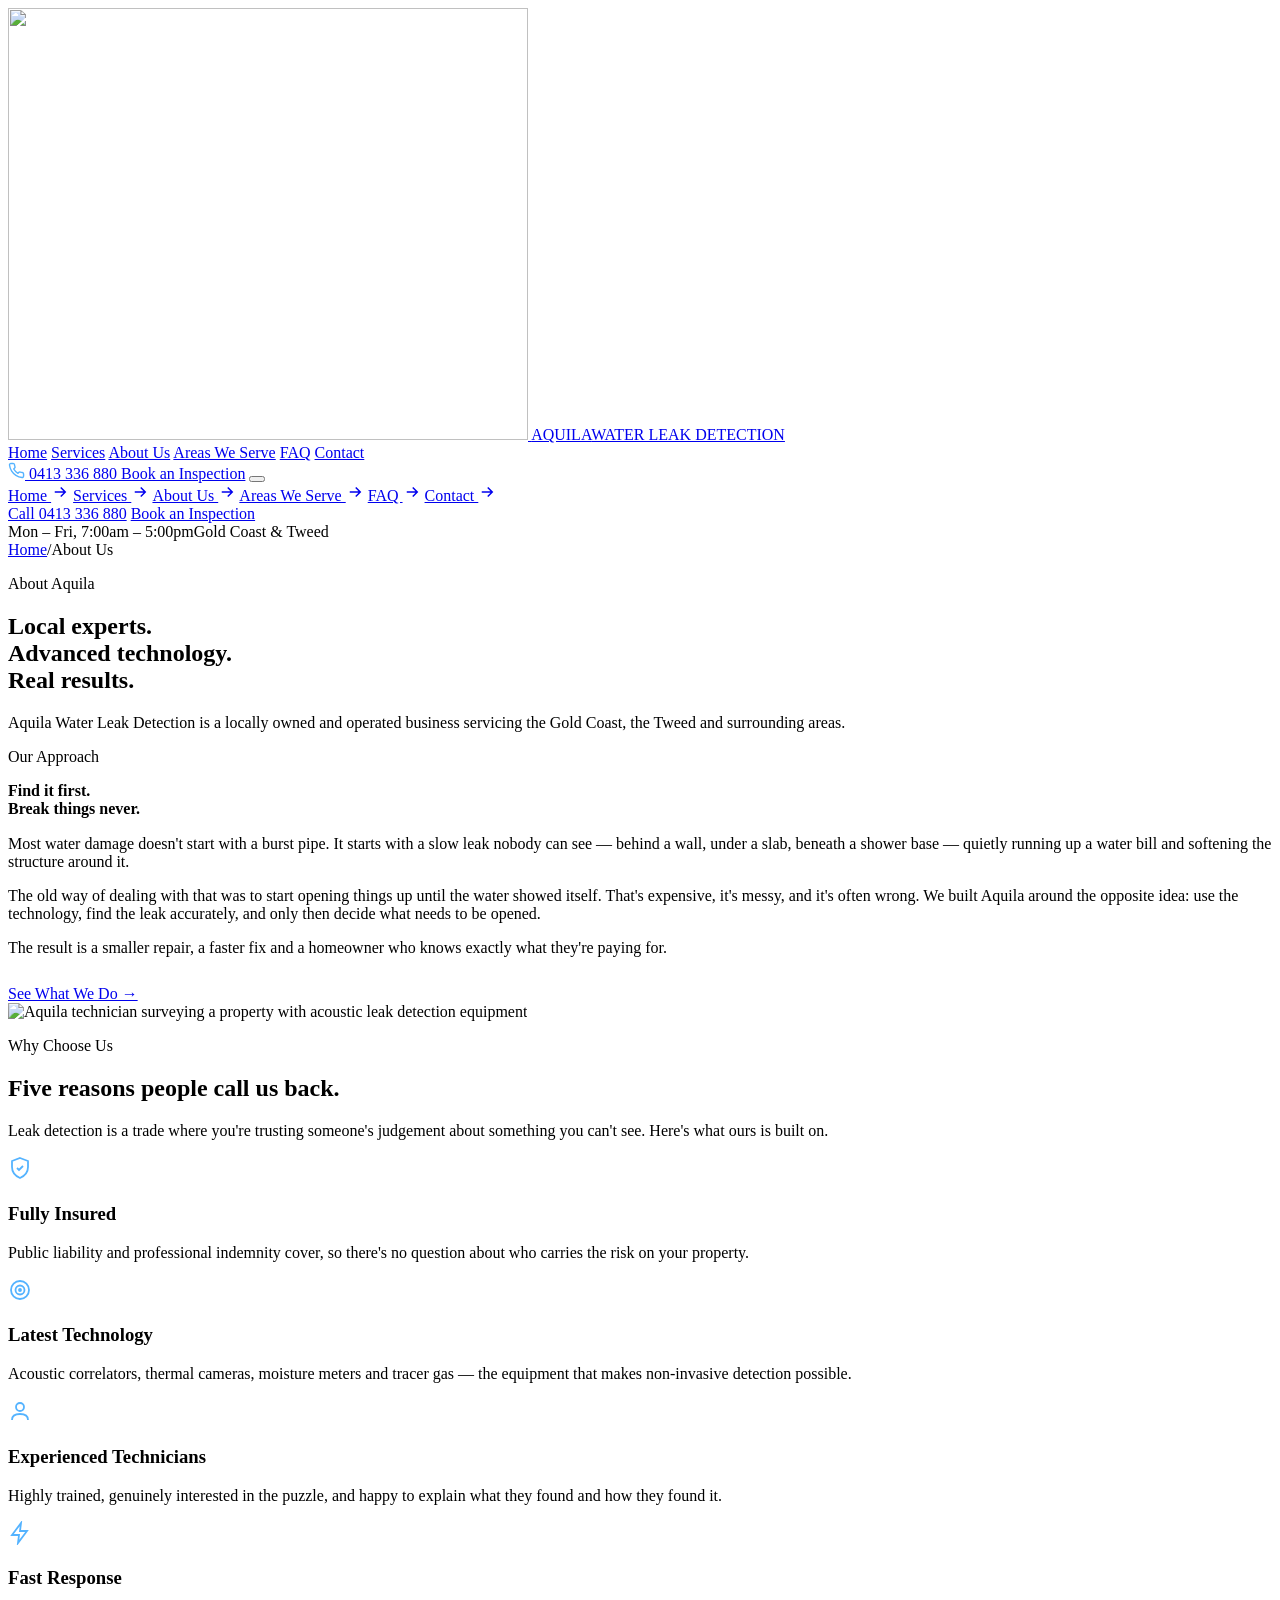
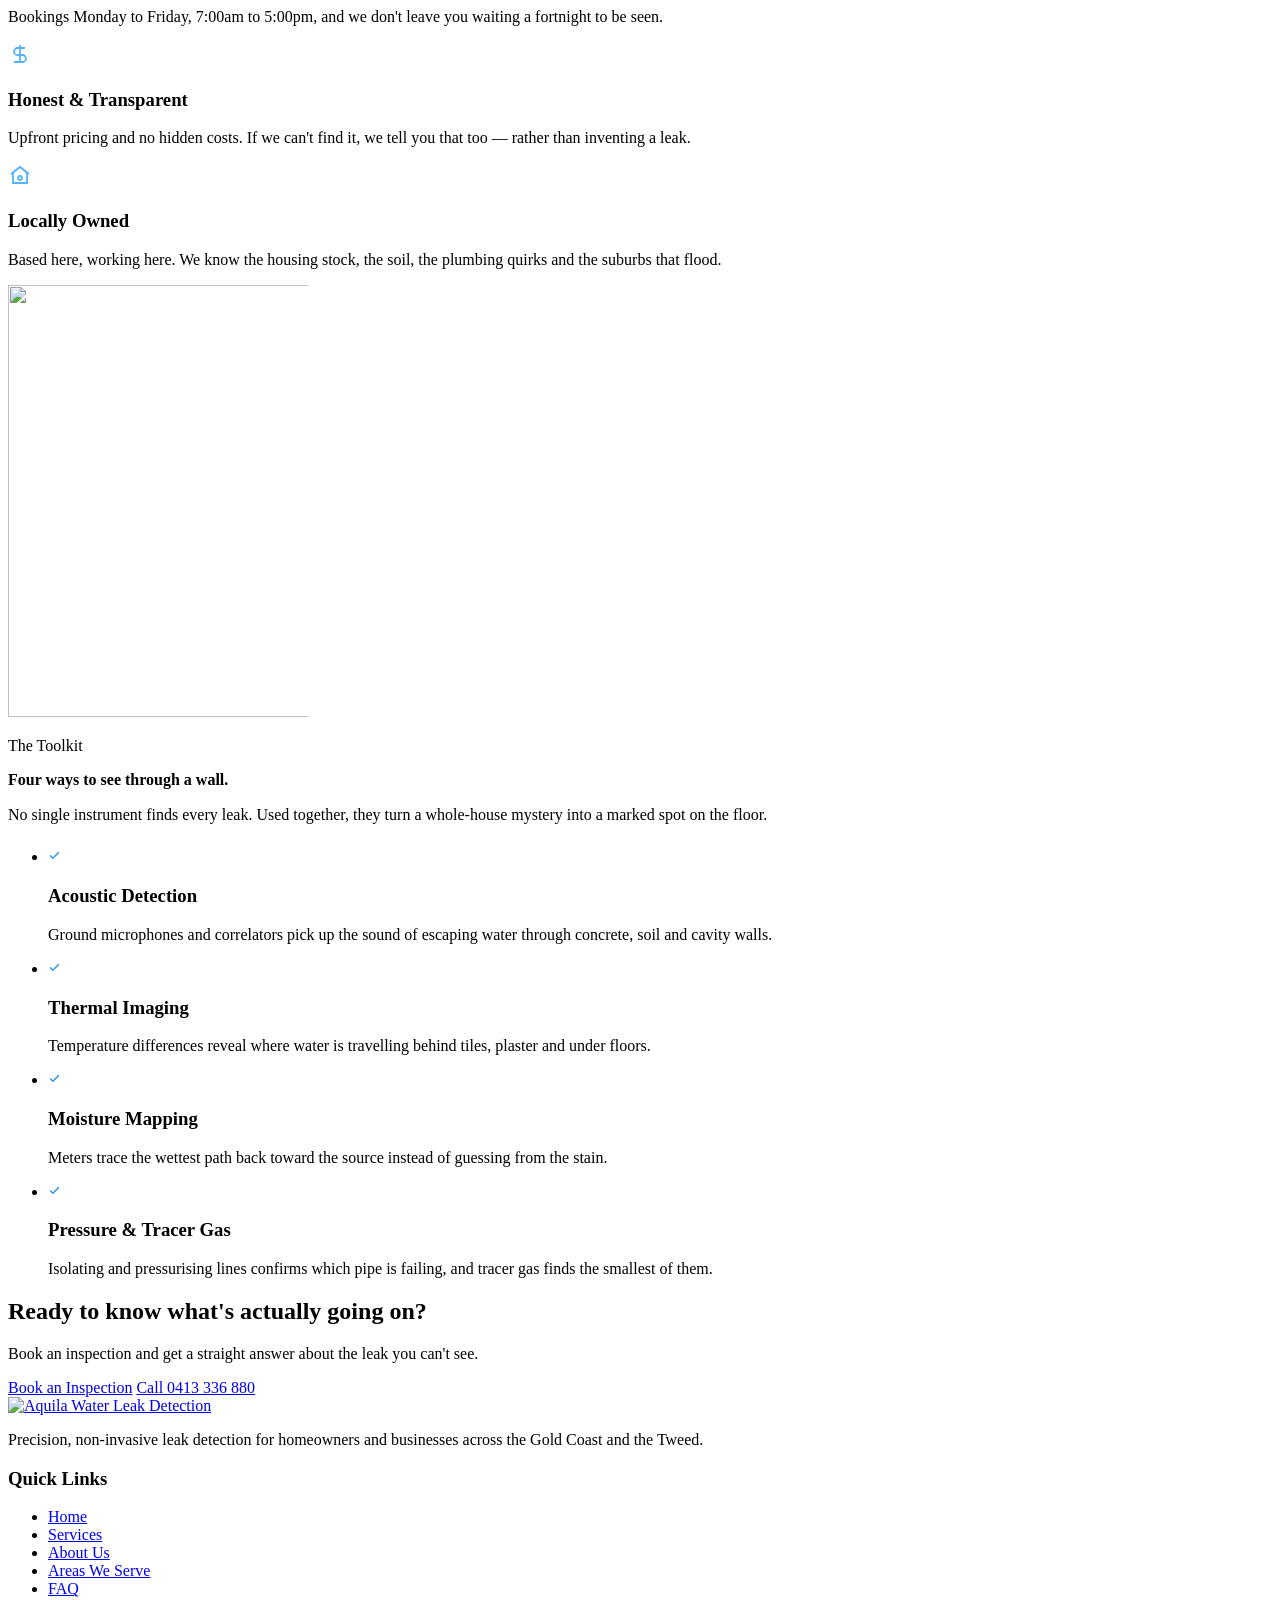
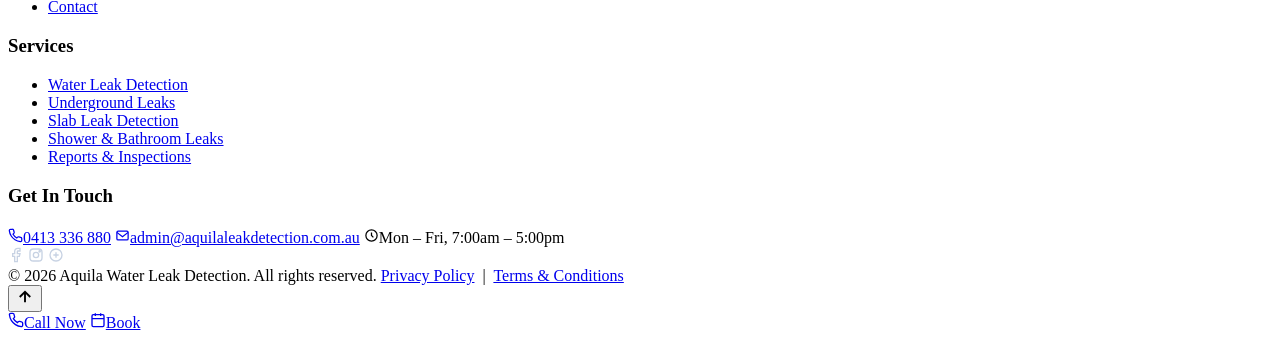
==== about.html @ 0734f4fa "Add files via upload" ====
<!DOCTYPE html>
<html lang="en-AU">
<head>
<meta charset="UTF-8">
<meta name="viewport" content="width=device-width, initial-scale=1, viewport-fit=cover">
<meta name="theme-color" content="#050b18">
<title>About Us | Aquila Water Leak Detection</title>
<meta name="description" content="Aquila Water Leak Detection is a locally owned business servicing the Gold Coast and the Tweed with non-invasive leak detection, honest reporting and upfront pricing.">
<link rel="icon" href="assets/img/logo-mark.png">
<link rel="preconnect" href="https://fonts.googleapis.com">
<link rel="preconnect" href="https://fonts.gstatic.com" crossorigin>
<link href="https://fonts.googleapis.com/css2?family=Barlow+Condensed:wght@600;700;800&family=Inter:wght@400;500;600;700&display=swap" rel="stylesheet">
<link rel="stylesheet" href="assets/css/style.css">
</head>
<body>

<div class="scroll-progress" aria-hidden="true"></div>

<header class="site-header">
  <div class="header-inner">
    <a href="index.html" class="logo" aria-label="Aquila Water Leak Detection — home">
      <img class="logo-mark" src="assets/img/logo-mark.png" alt="" width="520" height="432">
      <span class="logotext"><span class="name">AQUILA</span><span class="tag">WATER LEAK DETECTION</span></span>
    </a>
    <nav class="main-nav" aria-label="Primary">
      <a href="index.html">Home</a>
      <a href="services.html">Services</a>
      <a href="about.html" aria-current="page">About Us</a>
      <a href="areas.html">Areas We Serve</a>
      <a href="faq.html">FAQ</a>
      <a href="contact.html">Contact</a>
    </nav>
    <div class="header-right">
      <a href="tel:0413336880" class="phone-chip">
        <svg width="17" height="17" viewBox="0 0 24 24" fill="none" stroke="#54b3ff" stroke-width="2" stroke-linecap="round" stroke-linejoin="round"><path d="M22 16.92v3a2 2 0 0 1-2.18 2 19.79 19.79 0 0 1-8.63-3.07 19.5 19.5 0 0 1-6-6 19.79 19.79 0 0 1-3.07-8.67A2 2 0 0 1 4.11 2h3a2 2 0 0 1 2 1.72c.13.96.36 1.9.7 2.81a2 2 0 0 1-.45 2.11L8.09 9.91a16 16 0 0 0 6 6l1.27-1.27a2 2 0 0 1 2.11-.45c.9.34 1.85.57 2.81.7A2 2 0 0 1 22 16.92z"/></svg>
        <span>0413 336 880</span>
      </a>
      <a href="contact.html" class="btn btn-primary">Book an Inspection</a>
      <button class="nav-toggle" aria-label="Open menu" aria-expanded="false" aria-controls="mobileDrawer"><span></span></button>
    </div>
  </div>
</header>

<div class="mobile-drawer" id="mobileDrawer" aria-hidden="true">
  <nav aria-label="Mobile">
    <a href="index.html">Home <svg width="18" height="18" viewBox="0 0 24 24" fill="none" stroke="currentColor" stroke-width="2"><path d="M5 12h14M13 6l6 6-6 6"/></svg></a>
    <a href="services.html">Services <svg width="18" height="18" viewBox="0 0 24 24" fill="none" stroke="currentColor" stroke-width="2"><path d="M5 12h14M13 6l6 6-6 6"/></svg></a>
    <a href="about.html" aria-current="page">About Us <svg width="18" height="18" viewBox="0 0 24 24" fill="none" stroke="currentColor" stroke-width="2"><path d="M5 12h14M13 6l6 6-6 6"/></svg></a>
    <a href="areas.html">Areas We Serve <svg width="18" height="18" viewBox="0 0 24 24" fill="none" stroke="currentColor" stroke-width="2"><path d="M5 12h14M13 6l6 6-6 6"/></svg></a>
    <a href="faq.html">FAQ <svg width="18" height="18" viewBox="0 0 24 24" fill="none" stroke="currentColor" stroke-width="2"><path d="M5 12h14M13 6l6 6-6 6"/></svg></a>
    <a href="contact.html">Contact <svg width="18" height="18" viewBox="0 0 24 24" fill="none" stroke="currentColor" stroke-width="2"><path d="M5 12h14M13 6l6 6-6 6"/></svg></a>
  </nav>
  <div class="drawer-foot">
    <a href="tel:0413336880" class="btn btn-primary btn-lg btn-block">Call 0413 336 880</a>
    <a href="contact.html" class="btn btn-outline btn-lg btn-block">Book an Inspection</a>
    <div class="drawer-meta"><span>Mon – Fri, 7:00am – 5:00pm</span><span>Gold Coast &amp; Tweed</span></div>
  </div>
</div>

<main>

<section class="page-hero">
  <div class="hero-rings" aria-hidden="true"><span></span><span></span><span></span></div>
  <div class="wrap">
    <div class="crumbs reveal"><a href="index.html">Home</a><span>/</span><span>About Us</span></div>
    <p class="eyebrow reveal">About Aquila</p>
    <h1 class="reveal" data-d="1">Local experts.<br>Advanced technology.<br><span class="accent">Real results.</span></h1>
    <p class="reveal" data-d="2">Aquila Water Leak Detection is a locally owned and operated business servicing the Gold Coast, the Tweed and surrounding areas.</p>
  </div>
</section>

<!-- ===== STORY ===== -->
<section class="section">
  <div class="wrap">
    <div class="split">
      <div class="reveal">
        <p class="eyebrow">Our Approach</p>
        <h2 style="font-size:var(--fs-h2);margin:.7rem 0 1.1rem;">Find it first.<br><span class="accent">Break things never.</span></h2>
        <p style="color:var(--ink-600);margin-bottom:1rem;">Most water damage doesn't start with a burst pipe. It starts with a slow leak nobody can see — behind a wall, under a slab, beneath a shower base — quietly running up a water bill and softening the structure around it.</p>
        <p style="color:var(--ink-600);margin-bottom:1rem;">The old way of dealing with that was to start opening things up until the water showed itself. That's expensive, it's messy, and it's often wrong. We built Aquila around the opposite idea: use the technology, find the leak accurately, and only then decide what needs to be opened.</p>
        <p style="color:var(--ink-600);margin-bottom:1.75rem;">The result is a smaller repair, a faster fix and a homeowner who knows exactly what they're paying for.</p>
        <a href="services.html" class="btn btn-dark-outline">See What We Do →</a>
      </div>
      <div class="reveal" data-d="1">
        <div style="position:relative;">
          <div class="hero-photo-glow" aria-hidden="true" style="opacity:.55;"></div>
          <div class="hero-photo-frame" style="border-color:rgba(47,155,240,.25);">
            <img src="assets/img/hero-technician.jpg" alt="Aquila technician surveying a property with acoustic leak detection equipment" width="514" height="459" loading="lazy">
          </div>
        </div>
      </div>
    </div>
  </div>
</section>

<!-- ===== WHY CHOOSE US ===== -->
<section class="section bg-navy" id="why">
  <div class="wrap">
    <div class="section-head">
      <div class="reveal">
        <p class="eyebrow">Why Choose Us</p>
        <h2>Five reasons people call us back.</h2>
        <p class="lede">Leak detection is a trade where you're trusting someone's judgement about something you can't see. Here's what ours is built on.</p>
      </div>
    </div>
    <div class="card-grid">
      <div class="vcard reveal">
        <div class="vicon"><svg width="24" height="24" viewBox="0 0 24 24" fill="none" stroke="#54b3ff" stroke-width="1.8"><path d="M12 2l8 3v6c0 5-3.5 9-8 11-4.5-2-8-6-8-11V5l8-3z"/><path d="M9 12l2 2 4-4"/></svg></div>
        <h3>Fully Insured</h3>
        <p>Public liability and professional indemnity cover, so there's no question about who carries the risk on your property.</p>
      </div>
      <div class="vcard reveal" data-d="1">
        <div class="vicon"><svg width="24" height="24" viewBox="0 0 24 24" fill="none" stroke="#54b3ff" stroke-width="1.8"><circle cx="12" cy="12" r="9"/><circle cx="12" cy="12" r="4.5"/><circle cx="12" cy="12" r="1" fill="#54b3ff"/></svg></div>
        <h3>Latest Technology</h3>
        <p>Acoustic correlators, thermal cameras, moisture meters and tracer gas — the equipment that makes non-invasive detection possible.</p>
      </div>
      <div class="vcard reveal" data-d="2">
        <div class="vicon"><svg width="24" height="24" viewBox="0 0 24 24" fill="none" stroke="#54b3ff" stroke-width="1.8"><circle cx="12" cy="8" r="4"/><path d="M4 21c0-4 3.5-6 8-6s8 2 8 6"/></svg></div>
        <h3>Experienced Technicians</h3>
        <p>Highly trained, genuinely interested in the puzzle, and happy to explain what they found and how they found it.</p>
      </div>
      <div class="vcard reveal" data-d="3">
        <div class="vicon"><svg width="24" height="24" viewBox="0 0 24 24" fill="none" stroke="#54b3ff" stroke-width="1.8"><path d="M13 2L4 14h7l-1 8 9-12h-7z"/></svg></div>
        <h3>Fast Response</h3>
        <p>Bookings Monday to Friday, 7:00am to 5:00pm, and we don't leave you waiting a fortnight to be seen.</p>
      </div>
      <div class="vcard reveal" data-d="4">
        <div class="vicon"><svg width="24" height="24" viewBox="0 0 24 24" fill="none" stroke="#54b3ff" stroke-width="1.8"><path d="M12 3v18M17 6H9.5a3.5 3.5 0 0 0 0 7h5a3.5 3.5 0 0 1 0 7H6"/></svg></div>
        <h3>Honest &amp; Transparent</h3>
        <p>Upfront pricing and no hidden costs. If we can't find it, we tell you that too — rather than inventing a leak.</p>
      </div>
      <div class="vcard reveal" data-d="5">
        <div class="vicon"><svg width="24" height="24" viewBox="0 0 24 24" fill="none" stroke="#54b3ff" stroke-width="1.8"><path d="M3 11l9-7 9 7"/><path d="M5 10v10h14V10"/><circle cx="12" cy="15" r="2"/></svg></div>
        <h3>Locally Owned</h3>
        <p>Based here, working here. We know the housing stock, the soil, the plumbing quirks and the suburbs that flood.</p>
      </div>
    </div>
  </div>
</section>

<!-- ===== EQUIPMENT ===== -->
<section class="section bg-paper">
  <div class="wrap">
    <div class="split split--rev">
      <div class="reveal">
        <img class="emblem" src="assets/img/logo-mark.png" alt="" width="520" height="432" loading="lazy" style="max-width:300px;">
      </div>
      <div class="reveal" data-d="1">
        <p class="eyebrow">The Toolkit</p>
        <h2 style="font-size:var(--fs-h2);margin:.7rem 0 1.1rem;">Four ways to see through a wall.</h2>
        <p style="color:var(--ink-600);margin-bottom:1.5rem;">No single instrument finds every leak. Used together, they turn a whole-house mystery into a marked spot on the floor.</p>
        <ul class="check-list">
          <li><div class="tick"><svg width="13" height="13" viewBox="0 0 24 24" fill="none" stroke="#2f9bf0" stroke-width="3"><path d="M20 6L9 17l-5-5"/></svg></div>
            <div><h3>Acoustic Detection</h3><p style="color:var(--ink-600)">Ground microphones and correlators pick up the sound of escaping water through concrete, soil and cavity walls.</p></div></li>
          <li><div class="tick"><svg width="13" height="13" viewBox="0 0 24 24" fill="none" stroke="#2f9bf0" stroke-width="3"><path d="M20 6L9 17l-5-5"/></svg></div>
            <div><h3>Thermal Imaging</h3><p style="color:var(--ink-600)">Temperature differences reveal where water is travelling behind tiles, plaster and under floors.</p></div></li>
          <li><div class="tick"><svg width="13" height="13" viewBox="0 0 24 24" fill="none" stroke="#2f9bf0" stroke-width="3"><path d="M20 6L9 17l-5-5"/></svg></div>
            <div><h3>Moisture Mapping</h3><p style="color:var(--ink-600)">Meters trace the wettest path back toward the source instead of guessing from the stain.</p></div></li>
          <li><div class="tick"><svg width="13" height="13" viewBox="0 0 24 24" fill="none" stroke="#2f9bf0" stroke-width="3"><path d="M20 6L9 17l-5-5"/></svg></div>
            <div><h3>Pressure &amp; Tracer Gas</h3><p style="color:var(--ink-600)">Isolating and pressurising lines confirms which pipe is failing, and tracer gas finds the smallest of them.</p></div></li>
        </ul>
      </div>
    </div>
  </div>
</section>

<!-- ===== STATS ===== -->

<section class="cta-band">
  <div class="hero-rings" aria-hidden="true"><span></span><span></span><span></span></div>
  <div class="wrap">
    <h2 class="reveal">Ready to know what's actually going on?</h2>
    <p class="reveal" data-d="1">Book an inspection and get a straight answer about the leak you can't see.</p>
    <div class="cta-actions reveal" data-d="2">
      <a href="contact.html" class="btn btn-primary btn-lg">Book an Inspection</a>
      <a href="tel:0413336880" class="btn btn-outline btn-lg">Call 0413 336 880</a>
    </div>
  </div>
</section>

</main>

<footer class="site-footer">
  <div class="wrap">
    <div class="footer-grid">
      <div class="footer-brand">
        <a href="index.html"><img class="footer-logo" src="assets/img/logo-full.png" alt="Aquila Water Leak Detection" width="500" height="500" loading="lazy"></a>
        <p>Precision, non-invasive leak detection for homeowners and businesses across the Gold Coast and the Tweed.</p>
      </div>
      <div>
        <h3>Quick Links</h3>
        <ul>
          <li><a href="index.html">Home</a></li>
          <li><a href="services.html">Services</a></li>
          <li><a href="about.html">About Us</a></li>
          <li><a href="areas.html">Areas We Serve</a></li>
          <li><a href="faq.html">FAQ</a></li>
          <li><a href="contact.html">Contact</a></li>
        </ul>
      </div>
      <div>
        <h3>Services</h3>
        <ul>
          <li><a href="services.html#water-leak-detection">Water Leak Detection</a></li>
          <li><a href="services.html#underground-leaks">Underground Leaks</a></li>
          <li><a href="services.html#slab-leak-detection">Slab Leak Detection</a></li>
          <li><a href="services.html#shower-bathroom-leaks">Shower &amp; Bathroom Leaks</a></li>
          <li><a href="services.html#reports-inspections">Reports &amp; Inspections</a></li>
        </ul>
      </div>
      <div class="footer-social">
        <h3>Get In Touch</h3>
        <div class="footer-contact">
          <a href="tel:0413336880"><svg width="15" height="15" viewBox="0 0 24 24" fill="none" stroke="currentColor" stroke-width="2" style="margin-top:3px;flex-shrink:0"><path d="M22 16.92v3a2 2 0 0 1-2.18 2 19.79 19.79 0 0 1-8.63-3.07 19.5 19.5 0 0 1-6-6 19.79 19.79 0 0 1-3.07-8.67A2 2 0 0 1 4.11 2h3a2 2 0 0 1 2 1.72c.13.96.36 1.9.7 2.81a2 2 0 0 1-.45 2.11L8.09 9.91a16 16 0 0 0 6 6l1.27-1.27a2 2 0 0 1 2.11-.45c.9.34 1.85.57 2.81.7A2 2 0 0 1 22 16.92z"/></svg>0413 336 880</a>
          <a href="mailto:admin@aquilaleakdetection.com.au"><svg width="15" height="15" viewBox="0 0 24 24" fill="none" stroke="currentColor" stroke-width="2" style="margin-top:3px;flex-shrink:0"><rect x="3" y="5" width="18" height="14" rx="2"/><path d="M3 7l9 7 9-7"/></svg>admin@aquilaleakdetection.com.au</a>
          <span><svg width="15" height="15" viewBox="0 0 24 24" fill="none" stroke="currentColor" stroke-width="2" style="margin-top:3px;flex-shrink:0"><circle cx="12" cy="12" r="9"/><path d="M12 7v5l3 3"/></svg>Mon – Fri, 7:00am – 5:00pm</span>
        </div>
        <div class="social-row">
          <a href="#" aria-label="Facebook"><svg width="16" height="16" viewBox="0 0 24 24" fill="none" stroke="#c7d2e3" stroke-width="2"><path d="M18 2h-3a5 5 0 0 0-5 5v3H7v4h3v8h4v-8h3l1-4h-4V7a1 1 0 0 1 1-1h3z"/></svg></a>
          <a href="#" aria-label="Instagram"><svg width="16" height="16" viewBox="0 0 24 24" fill="none" stroke="#c7d2e3" stroke-width="2"><rect x="3" y="3" width="18" height="18" rx="5"/><circle cx="12" cy="12" r="4"/><circle cx="17.5" cy="6.5" r="1"/></svg></a>
          <a href="#" aria-label="Google Business Profile"><svg width="16" height="16" viewBox="0 0 24 24" fill="none" stroke="#c7d2e3" stroke-width="2"><circle cx="12" cy="12" r="9"/><path d="M8 12h8M12 8v8"/></svg></a>
        </div>
      </div>
    </div>
    <div class="footer-bottom">
      <span>&copy; <span data-year>2026</span> Aquila Water Leak Detection. All rights reserved.</span>
      <span><a href="privacy.html">Privacy Policy</a> &nbsp;|&nbsp; <a href="terms.html">Terms &amp; Conditions</a></span>
    </div>
  </div>
</footer>

<button class="to-top" aria-label="Back to top">
  <svg width="18" height="18" viewBox="0 0 24 24" fill="none" stroke="currentColor" stroke-width="2.5"><path d="M12 19V5M5 12l7-7 7 7"/></svg>
</button>

<div class="mobile-bar">
  <a class="call" href="tel:0413336880"><svg width="16" height="16" viewBox="0 0 24 24" fill="none" stroke="currentColor" stroke-width="2"><path d="M22 16.92v3a2 2 0 0 1-2.18 2 19.79 19.79 0 0 1-8.63-3.07 19.5 19.5 0 0 1-6-6 19.79 19.79 0 0 1-3.07-8.67A2 2 0 0 1 4.11 2h3a2 2 0 0 1 2 1.72c.13.96.36 1.9.7 2.81a2 2 0 0 1-.45 2.11L8.09 9.91a16 16 0 0 0 6 6l1.27-1.27a2 2 0 0 1 2.11-.45c.9.34 1.85.57 2.81.7A2 2 0 0 1 22 16.92z"/></svg>Call Now</a>
  <a class="book" href="contact.html"><svg width="16" height="16" viewBox="0 0 24 24" fill="none" stroke="currentColor" stroke-width="2"><rect x="3" y="4" width="18" height="18" rx="2"/><path d="M16 2v4M8 2v4M3 10h18"/></svg>Book</a>
</div>

<script src="assets/js/main.js"></script>
</body>
</html>
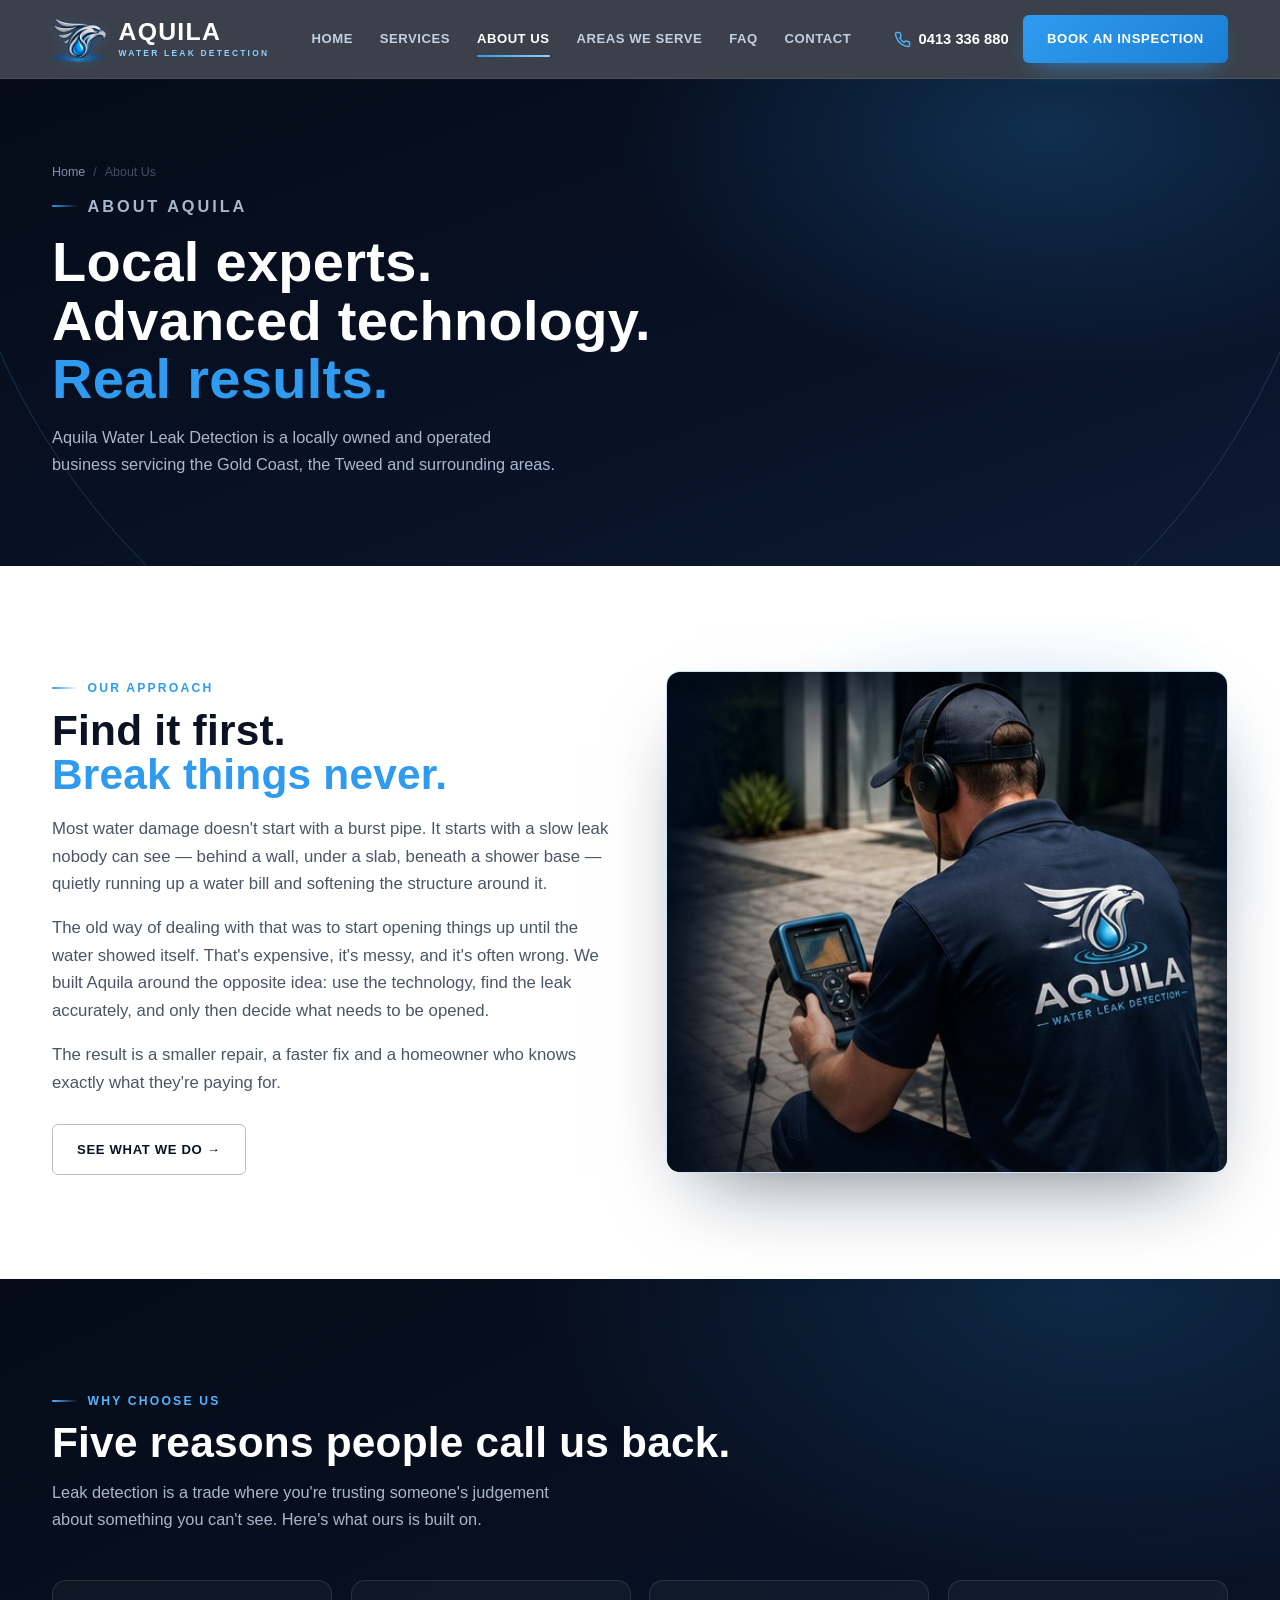
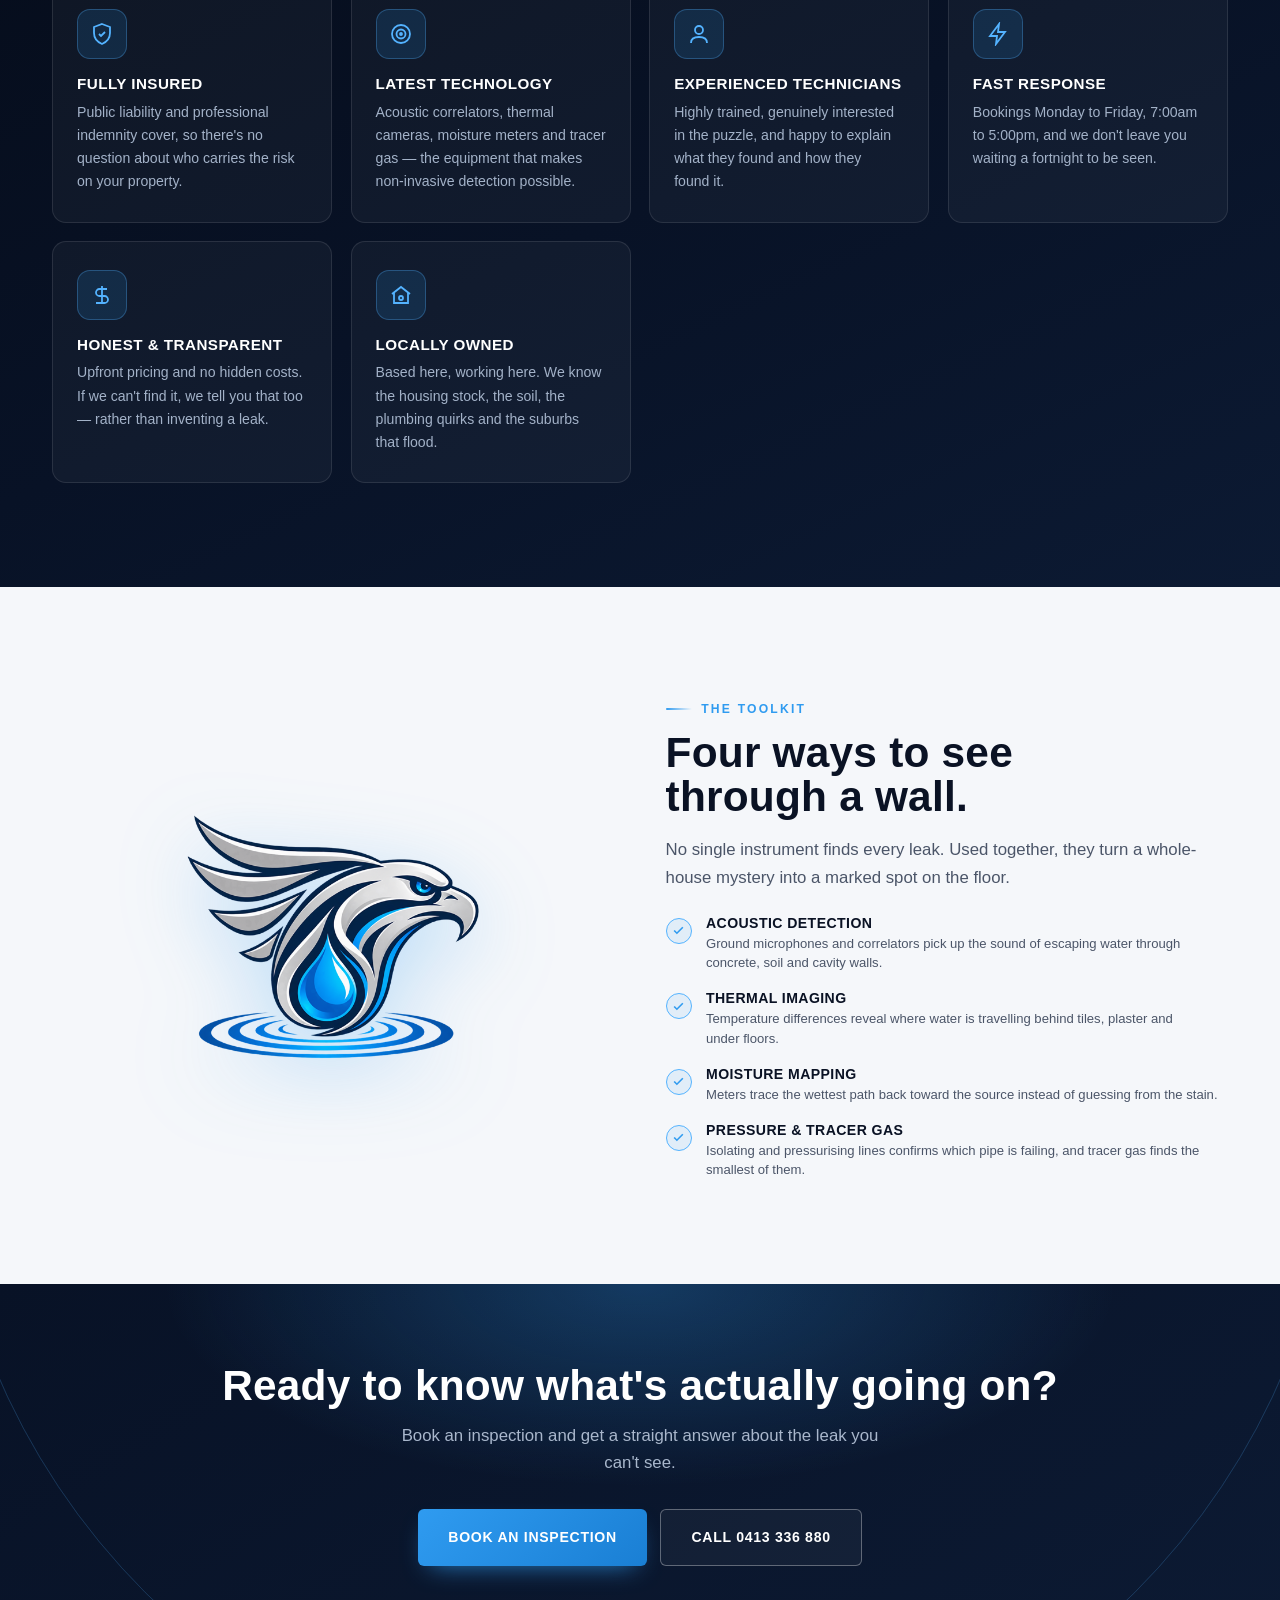
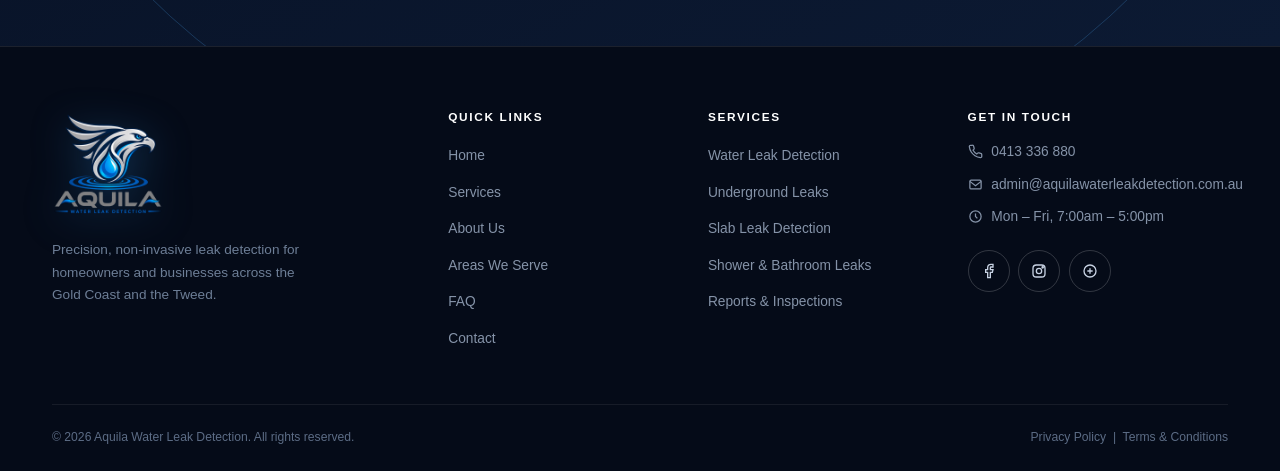
==== commit 7b62313c: "Add files via upload" ====
--- a/about.html
+++ b/about.html
@@ -212,7 +212,7 @@
         <h3>Get In Touch</h3>
         <div class="footer-contact">
           <a href="tel:0413336880"><svg width="15" height="15" viewBox="0 0 24 24" fill="none" stroke="currentColor" stroke-width="2" style="margin-top:3px;flex-shrink:0"><path d="M22 16.92v3a2 2 0 0 1-2.18 2 19.79 19.79 0 0 1-8.63-3.07 19.5 19.5 0 0 1-6-6 19.79 19.79 0 0 1-3.07-8.67A2 2 0 0 1 4.11 2h3a2 2 0 0 1 2 1.72c.13.96.36 1.9.7 2.81a2 2 0 0 1-.45 2.11L8.09 9.91a16 16 0 0 0 6 6l1.27-1.27a2 2 0 0 1 2.11-.45c.9.34 1.85.57 2.81.7A2 2 0 0 1 22 16.92z"/></svg>0413 336 880</a>
-          <a href="mailto:admin@aquilaleakdetection.com.au"><svg width="15" height="15" viewBox="0 0 24 24" fill="none" stroke="currentColor" stroke-width="2" style="margin-top:3px;flex-shrink:0"><rect x="3" y="5" width="18" height="14" rx="2"/><path d="M3 7l9 7 9-7"/></svg>admin@aquilaleakdetection.com.au</a>
+          <a href="mailto:admin@aquilawaterleakdetection.com.au"><svg width="15" height="15" viewBox="0 0 24 24" fill="none" stroke="currentColor" stroke-width="2" style="margin-top:3px;flex-shrink:0"><rect x="3" y="5" width="18" height="14" rx="2"/><path d="M3 7l9 7 9-7"/></svg>admin@aquilawaterleakdetection.com.au</a>
           <span><svg width="15" height="15" viewBox="0 0 24 24" fill="none" stroke="currentColor" stroke-width="2" style="margin-top:3px;flex-shrink:0"><circle cx="12" cy="12" r="9"/><path d="M12 7v5l3 3"/></svg>Mon – Fri, 7:00am – 5:00pm</span>
         </div>
         <div class="social-row">
--- a/assets/css/style.css
+++ b/assets/css/style.css
@@ -0,0 +1,1011 @@
+/* ==========================================================================
+   AQUILA WATER LEAK DETECTION — Design System
+   ========================================================================== */
+
+/* ---------- 1. Tokens ---------- */
+:root{
+  /* Brand */
+  --navy-950:#050b18;
+  --navy-900:#081226;
+  --navy-850:#0a1730;
+  --navy-800:#0c1a33;
+  --navy-700:#122448;
+  --blue-600:#1a7fd4;
+  --blue-500:#2f9bf0;
+  --blue-400:#54b3ff;
+  --blue-300:#8fd0ff;
+  --blue-200:#c2e6ff;
+  --ice-100:#eef5fb;
+  --paper:#f5f7fa;
+  --paper-2:#eef2f7;
+  --white:#ffffff;
+  --ink-900:#0a1224;
+  --ink-700:#25324a;
+  --ink-600:#4b5568;
+  --ink-400:#8593a8;
+  --line:#e2e8f0;
+  --line-dark:rgba(255,255,255,0.09);
+
+  /* Type */
+  --font-display:'Barlow Condensed','Oswald','Arial Narrow',sans-serif;
+  --font-body:'Inter',-apple-system,BlinkMacSystemFont,'Segoe UI',Roboto,sans-serif;
+
+  /* Fluid scale */
+  --fs-hero:clamp(2.15rem, 1.15rem + 4.4vw, 4.1rem);
+  --fs-h2:clamp(1.75rem, 1.15rem + 2.4vw, 2.65rem);
+  --fs-h3:clamp(1.15rem, 0.95rem + 0.8vw, 1.45rem);
+  --fs-body:clamp(0.95rem, 0.9rem + 0.22vw, 1.05rem);
+
+  /* Space */
+  --gutter:clamp(1.15rem, 0.55rem + 2.4vw, 2rem);
+  --section-y:clamp(3.75rem, 2rem + 6vw, 6.5rem);
+  --maxw:1240px;
+
+  /* Effects */
+  --radius:14px;
+  --radius-sm:8px;
+  --shadow-sm:0 4px 14px -8px rgba(12,32,64,.35);
+  --shadow-md:0 18px 40px -24px rgba(10,28,60,.45);
+  --shadow-lg:0 36px 80px -36px rgba(6,18,40,.6);
+  --ease:cubic-bezier(.22,.68,.26,1);
+  --header-h:78px;
+}
+
+/* ---------- 2. Reset & base ---------- */
+*,*::before,*::after{margin:0;padding:0;box-sizing:border-box;}
+html{
+  scroll-behavior:smooth;
+  scroll-padding-top:calc(var(--header-h) + 12px);
+  -webkit-text-size-adjust:100%;
+}
+body{
+  font-family:var(--font-body);
+  font-size:var(--fs-body);
+  line-height:1.65;
+  color:var(--ink-900);
+  background:var(--white);
+  overflow-x:hidden;
+  -webkit-font-smoothing:antialiased;
+  text-rendering:optimizeLegibility;
+}
+/* height:auto is load-bearing — without it, an image constrained by max-width
+   keeps the height from its width/height attributes and renders squashed. */
+img{max-width:100%;height:auto;display:block;}
+svg{max-width:100%;display:block;}
+a{text-decoration:none;color:inherit;}
+ul,ol{list-style:none;}
+button{font:inherit;cursor:pointer;border:none;background:none;color:inherit;}
+input,textarea,select{font:inherit;}
+:focus-visible{outline:3px solid var(--blue-400);outline-offset:3px;border-radius:4px;}
+::selection{background:var(--blue-500);color:#fff;}
+
+h1,h2,h3,h4{
+  font-family:var(--font-display);
+  font-weight:800;
+  letter-spacing:.005em;
+  line-height:1.04;
+  text-wrap:balance;
+}
+p{text-wrap:pretty;}
+
+/* ---------- 3. Layout utilities ---------- */
+/* overflow-x:clip contains decorative glows/rings that bleed past the viewport
+   without creating a scroll container — so position:sticky keeps working. */
+main{overflow-x:clip;}
+.wrap{width:100%;max-width:var(--maxw);margin-inline:auto;padding-inline:var(--gutter);}
+.section{padding-block:var(--section-y);}
+.section--tight{padding-block:calc(var(--section-y) * .68);}
+.bg-paper{background:var(--paper);}
+.bg-ice{background:linear-gradient(180deg,var(--white),var(--ice-100));}
+.bg-navy{
+  background:
+    radial-gradient(ellipse 900px 500px at 85% 0%, rgba(47,155,240,.18), transparent 62%),
+    linear-gradient(155deg,var(--navy-950),var(--navy-900) 55%,var(--navy-800));
+  color:var(--white);
+}
+.center{text-align:center;}
+.center .section-head{justify-content:center;text-align:center;}
+.center .section-head .lede{margin-inline:auto;}
+
+.eyebrow{
+  display:inline-flex;align-items:center;gap:.6rem;
+  font-weight:700;font-size:.76rem;letter-spacing:.18em;text-transform:uppercase;
+  color:var(--blue-500);
+}
+.eyebrow::before{
+  content:"";width:26px;height:2px;border-radius:2px;
+  background:linear-gradient(90deg,var(--blue-500),transparent);
+}
+.bg-navy .eyebrow, .hero .eyebrow{color:var(--blue-400);}
+.bg-navy .eyebrow::before{background:linear-gradient(90deg,var(--blue-400),transparent);}
+
+.section-head{
+  display:flex;justify-content:space-between;align-items:flex-end;gap:1.5rem;
+  margin-bottom:clamp(2rem,1.2rem + 2.2vw,3.25rem);flex-wrap:wrap;
+}
+.section-head h2{font-size:var(--fs-h2);margin-top:.6rem;}
+.section-head .lede{
+  color:var(--ink-600);max-width:58ch;margin-top:.9rem;font-size:1.02rem;
+}
+.bg-navy .section-head .lede{color:#a9b7cc;}
+.accent{color:var(--blue-500);}
+.bg-navy .accent,.hero .accent{color:var(--blue-400);}
+
+/* ---------- 4. Buttons ---------- */
+.btn{
+  position:relative;overflow:hidden;
+  display:inline-flex;align-items:center;justify-content:center;gap:.55rem;
+  min-height:48px;padding:.85rem 1.5rem;
+  font-weight:700;font-size:.82rem;letter-spacing:.05em;text-transform:uppercase;
+  border-radius:6px;transition:transform .2s var(--ease),background .2s,border-color .2s,box-shadow .25s;
+  white-space:nowrap;
+}
+.btn svg{flex-shrink:0;}
+.btn::after{
+  content:"";position:absolute;inset:0;
+  background:linear-gradient(115deg,transparent 30%,rgba(255,255,255,.28) 50%,transparent 70%);
+  transform:translateX(-120%);transition:transform .6s var(--ease);
+}
+.btn:hover::after{transform:translateX(120%);}
+.btn-primary{
+  background:linear-gradient(135deg,var(--blue-500),var(--blue-600));
+  color:var(--white);box-shadow:0 10px 26px -12px rgba(47,155,240,.85);
+}
+.btn-primary:hover{transform:translateY(-2px);box-shadow:0 16px 34px -12px rgba(47,155,240,.9);}
+.btn-outline{background:rgba(255,255,255,.04);color:var(--white);border:1.5px solid rgba(255,255,255,.32);}
+.btn-outline:hover{border-color:var(--white);background:rgba(255,255,255,.1);transform:translateY(-2px);}
+.btn-dark-outline{background:transparent;color:var(--navy-900);border:1.5px solid rgba(10,18,36,.28);}
+.btn-dark-outline:hover{background:var(--navy-900);color:var(--white);border-color:var(--navy-900);transform:translateY(-2px);}
+.btn-ghost{color:var(--blue-500);padding-inline:0;min-height:auto;}
+.btn-ghost:hover{color:var(--blue-600);gap:.85rem;}
+.btn-block{width:100%;}
+.btn-lg{min-height:56px;padding:1rem 1.9rem;font-size:.88rem;}
+
+/* ---------- 5. Reveal on scroll ---------- */
+.reveal{opacity:0;transform:translateY(26px);transition:opacity .7s var(--ease),transform .7s var(--ease);}
+.reveal.in{opacity:1;transform:none;}
+.reveal[data-d="1"]{transition-delay:.08s}
+.reveal[data-d="2"]{transition-delay:.16s}
+.reveal[data-d="3"]{transition-delay:.24s}
+.reveal[data-d="4"]{transition-delay:.32s}
+.reveal[data-d="5"]{transition-delay:.4s}
+.reveal[data-d="6"]{transition-delay:.48s}
+
+/* ---------- 6. Scroll progress ---------- */
+.scroll-progress{
+  position:fixed;top:0;left:0;height:3px;width:100%;z-index:200;
+  transform:scaleX(0);transform-origin:0 50%;
+  background:linear-gradient(90deg,var(--blue-600),var(--blue-400),var(--blue-300));
+  pointer-events:none;
+}
+
+/* ---------- 7. Header ---------- */
+.site-header{
+  position:sticky;top:0;z-index:120;
+  background:rgba(5,11,24,.78);
+  backdrop-filter:blur(14px) saturate(140%);
+  -webkit-backdrop-filter:blur(14px) saturate(140%);
+  border-bottom:1px solid var(--line-dark);
+  transition:background .3s,box-shadow .3s,border-color .3s;
+}
+.site-header.scrolled{background:rgba(5,11,24,.96);box-shadow:0 12px 30px -20px rgba(0,0,0,.9);}
+.header-inner{
+  display:flex;align-items:center;justify-content:space-between;gap:1.25rem;
+  max-width:var(--maxw);margin-inline:auto;
+  padding:.85rem var(--gutter);min-height:var(--header-h);
+}
+.logo{display:flex;align-items:center;gap:.7rem;flex-shrink:0;}
+.logo-mark{
+  height:46px;width:auto;
+  filter:drop-shadow(0 3px 7px rgba(47,155,240,.22));
+  transition:transform .35s var(--ease);
+}
+.logo:hover .logo-mark{transform:translateY(-2px) scale(1.03);}
+.logotext{display:flex;flex-direction:column;line-height:1;}
+.logotext .name{
+  font-family:var(--font-display);font-weight:800;font-size:1.55rem;
+  letter-spacing:.05em;color:var(--white);
+}
+.logotext .tag{
+  font-size:.53rem;letter-spacing:.26em;color:var(--blue-300);margin-top:.28rem;font-weight:600;
+}
+.main-nav{display:flex;gap:clamp(1rem,2.1vw,2rem);}
+.main-nav a{
+  font-size:.82rem;font-weight:600;letter-spacing:.04em;text-transform:uppercase;
+  color:#c3d0e2;position:relative;padding-block:.45rem;transition:color .2s;
+}
+.main-nav a::after{
+  content:"";position:absolute;left:0;right:0;bottom:0;height:2px;border-radius:2px;
+  background:linear-gradient(90deg,var(--blue-500),var(--blue-300));
+  transform:scaleX(0);transform-origin:0 50%;transition:transform .3s var(--ease);
+}
+.main-nav a:hover{color:var(--white);}
+.main-nav a:hover::after,.main-nav a[aria-current="page"]::after{transform:scaleX(1);}
+.main-nav a[aria-current="page"]{color:var(--white);}
+.header-right{display:flex;align-items:center;gap:.9rem;flex-shrink:0;}
+.phone-chip{
+  display:flex;align-items:center;gap:.5rem;color:var(--white);
+  font-weight:700;font-size:.92rem;white-space:nowrap;transition:color .2s;
+}
+.phone-chip:hover{color:var(--blue-300);}
+.phone-chip svg{flex-shrink:0;}
+
+/* Burger */
+.nav-toggle{
+  display:none;width:46px;height:46px;border-radius:8px;
+  align-items:center;justify-content:center;
+  border:1px solid rgba(255,255,255,.16);background:rgba(255,255,255,.05);
+}
+.nav-toggle span{
+  display:block;width:20px;height:2px;background:var(--white);border-radius:2px;position:relative;
+  transition:background .2s var(--ease);
+}
+.nav-toggle span::before,.nav-toggle span::after{
+  content:"";position:absolute;left:0;width:20px;height:2px;background:var(--white);border-radius:2px;
+  transition:transform .3s var(--ease),top .2s var(--ease);
+}
+.nav-toggle span::before{top:-6px;}
+.nav-toggle span::after{top:6px;}
+body.nav-open .nav-toggle span{background:transparent;}
+body.nav-open .nav-toggle span::before{top:0;transform:rotate(45deg);}
+body.nav-open .nav-toggle span::after{top:0;transform:rotate(-45deg);}
+
+/* Mobile drawer */
+.mobile-drawer{
+  position:fixed;inset:0;z-index:115;
+  display:flex;flex-direction:column;
+  padding:calc(var(--header-h) + 1.5rem) var(--gutter) calc(2rem + env(safe-area-inset-bottom));
+  background:
+    radial-gradient(ellipse 700px 420px at 80% 8%, rgba(47,155,240,.2), transparent 60%),
+    linear-gradient(160deg,var(--navy-950),var(--navy-900) 60%,var(--navy-800));
+  overflow-y:auto;overscroll-behavior:contain;
+  opacity:0;visibility:hidden;transform:translateY(-8px);
+  transition:opacity .32s var(--ease),transform .32s var(--ease),visibility .32s;
+}
+body.nav-open .mobile-drawer{opacity:1;visibility:visible;transform:none;}
+.mobile-drawer nav{display:flex;flex-direction:column;}
+.mobile-drawer nav a{
+  display:flex;align-items:center;justify-content:space-between;
+  font-family:var(--font-display);font-weight:700;font-size:1.65rem;letter-spacing:.02em;
+  text-transform:uppercase;color:#dbe6f4;
+  padding:1rem 0;border-bottom:1px solid rgba(255,255,255,.08);
+  opacity:0;transform:translateX(-14px);
+  transition:color .2s,opacity .4s var(--ease),transform .4s var(--ease);
+}
+body.nav-open .mobile-drawer nav a{opacity:1;transform:none;}
+.mobile-drawer nav a:nth-child(1){transition-delay:.06s}
+.mobile-drawer nav a:nth-child(2){transition-delay:.1s}
+.mobile-drawer nav a:nth-child(3){transition-delay:.14s}
+.mobile-drawer nav a:nth-child(4){transition-delay:.18s}
+.mobile-drawer nav a:nth-child(5){transition-delay:.22s}
+.mobile-drawer nav a:nth-child(6){transition-delay:.26s}
+.mobile-drawer nav a:nth-child(7){transition-delay:.3s}
+.mobile-drawer nav a:hover,.mobile-drawer nav a[aria-current="page"]{color:var(--blue-400);}
+.mobile-drawer nav a svg{opacity:.5;}
+.drawer-foot{margin-top:auto;padding-top:2rem;display:grid;gap:.75rem;}
+.drawer-meta{
+  display:flex;flex-wrap:wrap;gap:.4rem 1.25rem;color:#8ea0ba;font-size:.82rem;padding-top:1rem;
+}
+
+/* ---------- 8. Hero ---------- */
+.hero{
+  position:relative;overflow:hidden;isolation:isolate;
+  background:linear-gradient(160deg,var(--navy-950) 0%,var(--navy-900) 55%,var(--navy-800) 100%);
+  padding-top:clamp(2.75rem,1.5rem + 4vw,4.75rem);
+}
+.hero-aura{
+  position:absolute;inset:-20% -10%;z-index:-2;pointer-events:none;
+  background:
+    radial-gradient(ellipse 46% 42% at 78% 18%, rgba(47,155,240,.32), transparent 62%),
+    radial-gradient(ellipse 40% 40% at 12% 82%, rgba(26,127,212,.22), transparent 65%);
+  animation:auraDrift 18s ease-in-out infinite alternate;
+}
+@keyframes auraDrift{
+  0%{transform:translate3d(0,0,0) scale(1);}
+  100%{transform:translate3d(-3%,2%,0) scale(1.08);}
+}
+.hero-rings{
+  position:absolute;left:50%;bottom:-42%;width:min(1400px,190%);aspect-ratio:1;
+  transform:translateX(-50%);z-index:-1;opacity:.4;pointer-events:none;
+}
+.hero-rings span{
+  position:absolute;inset:0;margin:auto;border-radius:50%;
+  border:1px solid rgba(84,179,255,.22);
+  animation:ripple 7s var(--ease) infinite;
+}
+.hero-rings span:nth-child(2){animation-delay:1.75s}
+.hero-rings span:nth-child(3){animation-delay:3.5s}
+.hero-rings span:nth-child(4){animation-delay:5.25s}
+@keyframes ripple{
+  0%{width:6%;height:6%;opacity:0;}
+  12%{opacity:.85;}
+  100%{width:100%;height:100%;opacity:0;}
+}
+.hero-grid{
+  display:grid;grid-template-columns:1.06fr .94fr;gap:clamp(2rem,4vw,3.25rem);align-items:center;
+  max-width:var(--maxw);margin-inline:auto;
+  padding:0 var(--gutter) clamp(3rem,2rem + 3vw,4.5rem);
+}
+.hero-copy h1{font-size:var(--fs-hero);color:var(--white);margin:.9rem 0 1.15rem;letter-spacing:-.005em;}
+.hero-copy .sub{font-size:clamp(1rem,.95rem + .35vw,1.15rem);color:#aebdd2;max-width:34ch;margin-bottom:1.9rem;}
+.hero-btns{display:flex;gap:.8rem;margin-bottom:2.5rem;flex-wrap:wrap;}
+.hero-features{display:grid;grid-template-columns:repeat(3,minmax(0,1fr));gap:1.15rem;max-width:560px;}
+.hf-item{display:flex;align-items:flex-start;gap:.75rem;}
+.hf-icon{
+  width:44px;height:44px;border-radius:50%;flex-shrink:0;
+  border:1.5px solid rgba(84,179,255,.42);background:rgba(47,155,240,.1);
+  display:flex;align-items:center;justify-content:center;
+  transition:transform .3s var(--ease),background .3s;
+}
+.hf-item:hover .hf-icon{transform:translateY(-3px);background:rgba(47,155,240,.22);}
+.hf-item h3{font-family:var(--font-body);font-size:.78rem;font-weight:700;text-transform:uppercase;letter-spacing:.06em;color:var(--white);margin-bottom:.2rem;}
+.hf-item p{font-size:.76rem;color:#8496b0;line-height:1.4;}
+
+.hero-art{position:relative;}
+.hero-photo-frame{
+  position:relative;border-radius:var(--radius);overflow:hidden;
+  border:1px solid rgba(84,179,255,.2);box-shadow:var(--shadow-lg);
+  will-change:transform;
+}
+.hero-photo-frame img{width:100%;height:100%;object-fit:cover;aspect-ratio:514/459;}
+.hero-photo-frame::after{
+  content:"";position:absolute;inset:0;pointer-events:none;
+  background:linear-gradient(200deg,rgba(8,18,38,0) 48%,rgba(5,11,24,.55) 100%);
+}
+.hero-photo-glow{
+  position:absolute;inset:-34px;z-index:-1;filter:blur(14px);
+  background:radial-gradient(ellipse 62% 62% at 60% 32%, rgba(47,155,240,.34), transparent 70%);
+}
+.hero-badge{
+  position:absolute;display:flex;align-items:center;gap:.65rem;
+  padding:.7rem .95rem;border-radius:10px;
+  background:rgba(6,14,30,.82);backdrop-filter:blur(12px);
+  border:1px solid rgba(84,179,255,.28);box-shadow:var(--shadow-md);
+  animation:float 5.5s ease-in-out infinite;
+}
+.hero-badge b{display:block;font-size:.9rem;color:var(--white);font-weight:700;line-height:1.15;}
+.hero-badge span{display:block;font-size:.68rem;color:#94a6c0;letter-spacing:.04em;}
+.hero-badge--tl{top:8%;left:-14px;}
+.hero-badge--br{bottom:9%;right:-14px;animation-delay:2s;}
+@keyframes float{0%,100%{transform:translateY(0)}50%{transform:translateY(-9px)}}
+
+/* Hero wave separator */
+.wave-sep{display:block;width:100%;height:auto;line-height:0;}
+.wave-sep svg{width:100%;height:clamp(38px,5vw,72px);display:block;}
+
+/* ---------- 10. Service cards ---------- */
+.service-grid{display:grid;grid-template-columns:repeat(auto-fit,minmax(210px,1fr));gap:1.15rem;}
+.service-card{
+  position:relative;overflow:hidden;isolation:isolate;
+  display:flex;flex-direction:column;
+  background:var(--white);border:1px solid var(--line);border-radius:var(--radius);
+  padding:1.7rem 1.35rem 1.5rem;
+  transition:transform .28s var(--ease),box-shadow .28s var(--ease),border-color .28s;
+}
+.service-card::before{
+  content:"";position:absolute;inset:0;z-index:-1;opacity:0;transition:opacity .3s;
+  background:radial-gradient(320px circle at var(--mx,50%) var(--my,0%), rgba(47,155,240,.12), transparent 65%);
+}
+.service-card:hover{transform:translateY(-6px);border-color:rgba(47,155,240,.55);box-shadow:var(--shadow-md);}
+.service-card:hover::before{opacity:1;}
+.service-card .sicon{
+  width:52px;height:52px;border-radius:13px;margin-bottom:1.1rem;
+  background:linear-gradient(140deg,var(--ice-100),#dcebfa);
+  display:flex;align-items:center;justify-content:center;
+  transition:transform .32s var(--ease);
+}
+.service-card:hover .sicon{transform:rotate(-6deg) scale(1.06);}
+.service-card h3{
+  font-family:var(--font-body);font-size:.9rem;font-weight:700;letter-spacing:.02em;
+  text-transform:uppercase;line-height:1.3;margin-bottom:.6rem;
+}
+.service-card p{font-size:.86rem;color:var(--ink-600);line-height:1.6;}
+.service-card .more{
+  margin-top:1.1rem;font-size:.76rem;font-weight:700;letter-spacing:.08em;text-transform:uppercase;
+  color:var(--blue-500);display:inline-flex;align-items:center;gap:.4rem;
+  opacity:.75;transition:gap .25s,opacity .25s;
+}
+.service-card:hover .more{gap:.7rem;opacity:1;}
+
+/* ---------- 11. Process timeline ---------- */
+.process{display:grid;grid-template-columns:repeat(4,1fr);gap:1.5rem;position:relative;}
+.process::before{
+  content:"";position:absolute;top:26px;left:8%;right:8%;height:2px;
+  background:linear-gradient(90deg,transparent,rgba(84,179,255,.45),rgba(84,179,255,.45),transparent);
+}
+.step{position:relative;text-align:center;}
+.step-num{
+  width:54px;height:54px;margin:0 auto 1.15rem;border-radius:50%;
+  display:flex;align-items:center;justify-content:center;
+  font-family:var(--font-display);font-weight:800;font-size:1.3rem;
+  color:var(--white);background:linear-gradient(140deg,var(--blue-500),var(--blue-600));
+  box-shadow:0 0 0 6px rgba(47,155,240,.14),0 12px 26px -14px rgba(47,155,240,.9);
+  transition:transform .3s var(--ease),box-shadow .3s;
+}
+.bg-navy .step-num{box-shadow:0 0 0 6px rgba(47,155,240,.16),0 0 0 12px rgba(47,155,240,.06);}
+.step:hover .step-num{transform:translateY(-4px) scale(1.06);}
+.step h3{font-size:1.05rem;margin-bottom:.5rem;letter-spacing:.02em;text-transform:uppercase;font-size:.95rem;font-family:var(--font-body);font-weight:700;}
+.step p{font-size:.85rem;color:var(--ink-600);line-height:1.6;max-width:26ch;margin-inline:auto;}
+.bg-navy .step p{color:#9dadc4;}
+
+/* ---------- 12. About / split ---------- */
+.split{display:grid;grid-template-columns:1fr 1fr;gap:clamp(2rem,4vw,4rem);align-items:center;}
+.split--3{grid-template-columns:.95fr .7fr 1fr;gap:clamp(2rem,3.5vw,3.25rem);}
+.emblem{
+  width:100%;max-width:250px;height:auto;margin-inline:auto;
+  filter:drop-shadow(0 22px 40px rgba(47,155,240,.28));
+  animation:float 7s ease-in-out infinite;
+}
+.check-list{display:grid;gap:1.15rem;}
+.check-list li{display:flex;gap:.9rem;align-items:flex-start;}
+.check-list .tick{
+  width:26px;height:26px;border-radius:50%;flex-shrink:0;margin-top:2px;
+  border:1.5px solid var(--blue-400);background:rgba(47,155,240,.1);
+  display:flex;align-items:center;justify-content:center;
+}
+.check-list h3{font-family:var(--font-body);font-size:.88rem;font-weight:700;text-transform:uppercase;letter-spacing:.03em;margin-bottom:.2rem;}
+.check-list p{font-size:.82rem;color:#93a2b9;line-height:1.5;}
+.bg-paper .check-list p,.bg-ice .check-list p{color:var(--ink-600);}
+
+/* ---------- 13. Warning signs ---------- */
+.signs-grid{display:grid;grid-template-columns:repeat(auto-fit,minmax(200px,1fr));gap:1rem;}
+.sign{
+  display:flex;gap:.9rem;align-items:flex-start;
+  padding:1.15rem 1.15rem;border-radius:12px;
+  background:rgba(255,255,255,.04);border:1px solid rgba(255,255,255,.09);
+  transition:background .25s,border-color .25s,transform .25s var(--ease);
+}
+.sign:hover{background:rgba(47,155,240,.1);border-color:rgba(84,179,255,.4);transform:translateY(-3px);}
+.sign svg{flex-shrink:0;margin-top:2px;}
+.sign p{font-size:.88rem;color:#c2cfe0;line-height:1.5;}
+
+/* ---------- 14. Areas ---------- */
+.tabs{display:flex;gap:.5rem;flex-wrap:wrap;margin-bottom:1.75rem;}
+.tab{
+  padding:.7rem 1.25rem;border-radius:999px;font-size:.82rem;font-weight:700;
+  letter-spacing:.04em;text-transform:uppercase;min-height:44px;
+  border:1.5px solid var(--line);color:var(--ink-600);background:var(--white);
+  transition:all .22s var(--ease);
+}
+.tab:hover{border-color:var(--blue-400);color:var(--blue-600);}
+.tab[aria-selected="true"]{background:var(--navy-900);border-color:var(--navy-900);color:var(--white);}
+.suburbs{display:none;grid-template-columns:repeat(auto-fill,minmax(158px,1fr));gap:.6rem;}
+.suburbs.active{display:grid;animation:fadeUp .45s var(--ease);}
+@keyframes fadeUp{from{opacity:0;transform:translateY(10px)}to{opacity:1;transform:none}}
+.suburb{
+  display:flex;align-items:center;gap:.5rem;
+  padding:.75rem .9rem;border-radius:8px;font-size:.85rem;font-weight:500;
+  background:var(--white);border:1px solid var(--line);color:var(--ink-700);
+  transition:all .2s var(--ease);
+}
+.suburb::before{
+  content:"";width:6px;height:6px;border-radius:50%;background:var(--blue-400);flex-shrink:0;
+}
+.suburb:hover{border-color:var(--blue-400);background:var(--ice-100);transform:translateY(-2px);}
+
+/* ---------- 15. FAQ accordion ---------- */
+.faq{display:grid;gap:.7rem;max-width:880px;margin-inline:auto;}
+.faq-item{border:1px solid var(--line);border-radius:12px;background:var(--white);overflow:hidden;transition:border-color .25s,box-shadow .25s;}
+.faq-item.open{border-color:rgba(47,155,240,.5);box-shadow:var(--shadow-sm);}
+.faq-q{
+  width:100%;display:flex;align-items:center;justify-content:space-between;gap:1rem;
+  padding:1.15rem 1.3rem;text-align:left;
+  font-weight:600;font-size:.98rem;color:var(--ink-900);min-height:56px;
+}
+.faq-q:hover{color:var(--blue-600);}
+.faq-icon{
+  width:26px;height:26px;flex-shrink:0;border-radius:50%;position:relative;
+  background:var(--ice-100);transition:background .25s,transform .3s var(--ease);
+}
+.faq-icon::before,.faq-icon::after{
+  content:"";position:absolute;top:50%;left:50%;translate:-50% -50%;
+  background:var(--blue-600);border-radius:2px;transition:transform .3s var(--ease);
+}
+.faq-icon::before{width:11px;height:2px;}
+.faq-icon::after{width:2px;height:11px;}
+.faq-item.open .faq-icon{background:var(--blue-500);}
+.faq-item.open .faq-icon::before,.faq-item.open .faq-icon::after{background:#fff;}
+.faq-item.open .faq-icon::after{transform:scaleY(0);}
+.faq-a{max-height:0;overflow:hidden;transition:max-height .38s var(--ease);}
+.faq-a p{padding:0 1.3rem 1.3rem;color:var(--ink-600);font-size:.92rem;line-height:1.7;}
+
+/* ---------- 16. Trust + contact ---------- */
+.trust-grid{display:grid;grid-template-columns:.85fr 1fr .62fr;}
+.trust-left{padding:clamp(3rem,4vw,5rem) clamp(1.5rem,3vw,3rem);display:flex;flex-direction:column;justify-content:center;}
+.trust-left h2{font-size:clamp(1.5rem,1.1rem + 1.6vw,1.95rem);line-height:1.15;margin:.7rem 0 1.9rem;}
+.trust-badges{display:flex;gap:1.5rem;flex-wrap:wrap;}
+.trust-badge{display:flex;align-items:center;gap:.65rem;}
+.tb-icon{
+  width:46px;height:46px;border-radius:50%;flex-shrink:0;
+  background:var(--white);border:1px solid var(--line);
+  display:flex;align-items:center;justify-content:center;
+  transition:transform .28s var(--ease),border-color .28s;
+}
+.trust-badge:hover .tb-icon{transform:translateY(-3px);border-color:var(--blue-400);}
+.trust-badge span{font-size:.72rem;font-weight:700;color:var(--ink-600);letter-spacing:.02em;line-height:1.25;}
+
+.contact-cta{
+  background:
+    radial-gradient(ellipse 60% 60% at 90% 0%, rgba(47,155,240,.2), transparent 60%),
+    linear-gradient(150deg,var(--navy-900),var(--navy-800));
+  padding:clamp(2.5rem,3.5vw,3.75rem) clamp(1.5rem,3vw,2.75rem);color:var(--white);
+}
+.contact-cta h2{font-size:clamp(1.5rem,1.15rem + 1.4vw,1.85rem);margin-bottom:.5rem;}
+.contact-cta > p{color:#a9b7cc;font-size:.9rem;margin-bottom:1.6rem;max-width:44ch;}
+.form-row{display:grid;grid-template-columns:1fr 1fr;gap:.7rem;}
+.field{margin-bottom:.7rem;}
+.field label{display:block;font-size:.72rem;letter-spacing:.08em;text-transform:uppercase;color:#8ea0ba;margin-bottom:.35rem;font-weight:600;}
+input[type=text],input[type=email],input[type=tel],select,textarea{
+  width:100%;padding:.85rem .9rem;font-size:16px;
+  background:rgba(255,255,255,.05);border:1px solid rgba(255,255,255,.16);
+  border-radius:6px;color:var(--white);transition:border-color .2s,background .2s;
+}
+textarea{resize:vertical;min-height:96px;}
+select option{background:var(--navy-800);color:var(--white);}
+input::placeholder,textarea::placeholder{color:#7d8ca5;}
+input:focus,textarea:focus,select:focus{border-color:var(--blue-400);background:rgba(255,255,255,.09);outline:none;box-shadow:0 0 0 3px rgba(47,155,240,.2);}
+.form-note{font-size:.72rem;color:#7d8ca5;margin-top:.85rem;text-align:center;}
+
+/* Honeypot — hidden from people, visible to naive bots */
+.hp-field{position:absolute!important;left:-9999px!important;width:1px;height:1px;overflow:hidden;}
+
+/* Inline validation */
+.field.invalid input,.field.invalid textarea,.field.invalid select{
+  border-color:#e5766c;background:rgba(229,118,108,.08);
+}
+.field-error{
+  display:none;margin-top:.3rem;font-size:.74rem;color:#f0a49c;font-weight:500;
+}
+.field.invalid .field-error{display:block;}
+
+button[type=submit][disabled]{opacity:.65;cursor:progress;}
+
+.form-msg{
+  display:none;margin-top:1rem;padding:.95rem 1.1rem;border-radius:8px;font-size:.88rem;line-height:1.55;
+}
+.form-msg.show{display:block;animation:fadeUp .4s var(--ease);}
+.form-msg.ok{
+  background:rgba(47,155,240,.14);border:1px solid rgba(84,179,255,.45);color:var(--blue-200);
+}
+.form-msg.err{
+  background:rgba(229,118,108,.12);border:1px solid rgba(229,118,108,.5);color:#ffc9c2;
+}
+.form-msg.warn{
+  background:rgba(230,170,60,.13);border:1px solid rgba(230,170,60,.5);color:#f4d9a4;
+}
+.form-msg a{color:#8fd0ff;font-weight:600;text-decoration:underline;text-underline-offset:2px;}
+
+.contact-info{
+  padding:clamp(2.5rem,3.5vw,3.75rem) clamp(1.5rem,2.5vw,2rem);
+  background:var(--navy-950);color:var(--white);
+  display:flex;flex-direction:column;gap:1.6rem;justify-content:center;
+}
+.ci-item{display:flex;gap:.9rem;align-items:flex-start;}
+.ci-icon{
+  width:40px;height:40px;border-radius:50%;flex-shrink:0;
+  background:rgba(47,155,240,.12);border:1px solid rgba(84,179,255,.35);
+  display:flex;align-items:center;justify-content:center;
+  transition:background .25s,transform .25s var(--ease);
+}
+.ci-item:hover .ci-icon{background:rgba(47,155,240,.25);transform:scale(1.06);}
+.ci-item h3{font-family:var(--font-body);font-size:.92rem;font-weight:600;margin-bottom:.15rem;line-height:1.35;word-break:break-word;}
+.ci-item p{font-size:.8rem;color:#93a2b9;line-height:1.45;}
+
+/* ---------- 17. Page hero (inner pages) ---------- */
+.page-hero{
+  position:relative;overflow:hidden;isolation:isolate;
+  background:
+    radial-gradient(ellipse 700px 400px at 82% 10%, rgba(47,155,240,.22), transparent 62%),
+    linear-gradient(160deg,var(--navy-950),var(--navy-900) 60%,var(--navy-800));
+  color:var(--white);
+  padding:clamp(3rem,2rem + 4vw,5.25rem) 0 clamp(3.25rem,2rem + 4.5vw,5.5rem);
+}
+.page-hero h1{font-size:clamp(2rem,1.35rem + 3vw,3.5rem);margin:.85rem 0 1rem;}
+.page-hero p{color:#a9b7cc;max-width:56ch;font-size:1.02rem;}
+.crumbs{display:flex;gap:.5rem;align-items:center;font-size:.78rem;color:#7f90aa;margin-bottom:.35rem;flex-wrap:wrap;}
+.crumbs a:hover{color:var(--blue-300);}
+.crumbs span{opacity:.5;}
+
+/* ---------- 18. Detail service rows ---------- */
+.svc-row{
+  display:grid;grid-template-columns:auto 1fr;gap:clamp(1.25rem,2.5vw,2.5rem);
+  padding:clamp(1.75rem,2vw,2.5rem);border-radius:var(--radius);
+  background:var(--white);border:1px solid var(--line);
+  transition:box-shadow .3s,border-color .3s,transform .3s var(--ease);
+}
+.svc-row:hover{box-shadow:var(--shadow-md);border-color:rgba(47,155,240,.4);transform:translateY(-3px);}
+.svc-row .sicon{
+  width:68px;height:68px;border-radius:16px;flex-shrink:0;
+  background:linear-gradient(140deg,var(--ice-100),#dcebfa);
+  display:flex;align-items:center;justify-content:center;
+}
+.svc-row h2{font-size:clamp(1.3rem,1.1rem + .9vw,1.75rem);margin-bottom:.65rem;}
+.svc-row > div > p{color:var(--ink-600);max-width:66ch;}
+.svc-includes{display:grid;grid-template-columns:repeat(auto-fit,minmax(210px,1fr));gap:.55rem .9rem;margin-top:1.35rem;}
+.svc-includes li{display:flex;gap:.55rem;align-items:flex-start;font-size:.87rem;color:var(--ink-700);}
+.svc-includes li::before{
+  content:"";width:16px;height:16px;flex-shrink:0;margin-top:4px;border-radius:50%;
+  background:rgba(47,155,240,.15) url("data:image/svg+xml,%3Csvg xmlns='http://www.w3.org/2000/svg' viewBox='0 0 24 24' fill='none' stroke='%232f9bf0' stroke-width='3.5'%3E%3Cpath d='M20 6L9 17l-5-5'/%3E%3C/svg%3E") center/10px no-repeat;
+}
+.svc-stack{display:grid;gap:1.15rem;}
+
+/* ---------- 19. Value cards ---------- */
+.card-grid{display:grid;grid-template-columns:repeat(auto-fit,minmax(240px,1fr));gap:1.15rem;}
+.vcard{
+  padding:1.75rem 1.5rem;border-radius:var(--radius);
+  background:var(--white);border:1px solid var(--line);
+  transition:transform .28s var(--ease),box-shadow .28s,border-color .28s;
+}
+.vcard:hover{transform:translateY(-5px);box-shadow:var(--shadow-md);border-color:rgba(47,155,240,.45);}
+.bg-navy .vcard{background:rgba(255,255,255,.04);border-color:rgba(255,255,255,.1);}
+.bg-navy .vcard:hover{background:rgba(47,155,240,.09);}
+.vcard .vicon{
+  width:50px;height:50px;border-radius:13px;margin-bottom:1.05rem;
+  background:linear-gradient(140deg,var(--ice-100),#dcebfa);
+  display:flex;align-items:center;justify-content:center;
+}
+.bg-navy .vcard .vicon{background:rgba(47,155,240,.14);border:1px solid rgba(84,179,255,.3);}
+.vcard h3{font-family:var(--font-body);font-size:.95rem;font-weight:700;text-transform:uppercase;letter-spacing:.03em;margin-bottom:.55rem;}
+.vcard p{font-size:.88rem;color:var(--ink-600);line-height:1.65;}
+.bg-navy .vcard p{color:#a3b2c8;}
+
+/* ---------- 20. Big CTA band ---------- */
+.cta-band{
+  position:relative;overflow:hidden;isolation:isolate;text-align:center;
+  background:
+    radial-gradient(ellipse 60% 90% at 50% 0%, rgba(47,155,240,.28), transparent 62%),
+    linear-gradient(150deg,var(--navy-900),var(--navy-800));
+  color:var(--white);padding:clamp(3rem,2rem + 4vw,5rem) 0;
+}
+.cta-band h2{font-size:var(--fs-h2);margin-bottom:.85rem;}
+.cta-band p{color:#a9b7cc;max-width:52ch;margin:0 auto 2rem;}
+.cta-actions{display:flex;gap:.8rem;justify-content:center;flex-wrap:wrap;}
+
+/* ---------- 21. Prose (legal pages) ---------- */
+.prose{max-width:76ch;margin-inline:auto;}
+.prose h2{font-size:clamp(1.3rem,1.1rem + .9vw,1.7rem);margin:2.25rem 0 .8rem;}
+.prose h2:first-child{margin-top:0;}
+.prose p,.prose li{color:var(--ink-600);font-size:.95rem;line-height:1.8;}
+.prose p{margin-bottom:1rem;}
+.prose ul{margin:0 0 1.25rem;display:grid;gap:.45rem;}
+.prose ul li{display:flex;gap:.6rem;}
+.prose ul li::before{content:"";width:6px;height:6px;border-radius:50%;background:var(--blue-400);flex-shrink:0;margin-top:.65rem;}
+.prose a{color:var(--blue-600);text-decoration:underline;text-underline-offset:3px;}
+
+/* ---------- 22. Footer ---------- */
+.site-footer{
+  background:var(--navy-950);color:#8593a8;
+  padding:clamp(3rem,2rem + 3vw,4rem) 0 1.5rem;
+  border-top:1px solid var(--line-dark);
+}
+.footer-grid{display:grid;grid-template-columns:1.6fr 1fr 1fr 1.1fr;gap:2rem;margin-bottom:2.75rem;}
+.footer-grid h3{
+  font-family:var(--font-body);font-size:.74rem;letter-spacing:.14em;text-transform:uppercase;
+  color:var(--white);margin-bottom:1.1rem;font-weight:700;
+}
+.footer-grid ul li{margin-bottom:.55rem;}
+.footer-grid ul li a{font-size:.86rem;color:#8593a8;transition:color .2s,padding-left .2s;display:inline-block;}
+.footer-grid ul li a:hover{color:var(--blue-400);padding-left:4px;}
+.footer-logo{height:112px;width:auto;filter:drop-shadow(0 8px 20px rgba(47,155,240,.25));}
+.footer-brand p{font-size:.85rem;line-height:1.65;color:#6d7e96;margin-top:1rem;max-width:34ch;}
+.social-row{display:flex;gap:.55rem;margin-top:.35rem;}
+.social-row a{
+  width:42px;height:42px;border-radius:50%;
+  border:1px solid rgba(255,255,255,.18);
+  display:flex;align-items:center;justify-content:center;transition:all .22s var(--ease);
+}
+.social-row a:hover{border-color:var(--blue-400);background:rgba(47,155,240,.14);transform:translateY(-3px);}
+.footer-contact{display:grid;gap:.6rem;margin-bottom:1.35rem;}
+.footer-contact a,.footer-contact span{font-size:.86rem;color:#8593a8;display:flex;gap:.55rem;align-items:flex-start;}
+.footer-contact a:hover{color:var(--blue-400);}
+.footer-bottom{
+  border-top:1px solid rgba(255,255,255,.07);padding-top:1.35rem;
+  display:flex;justify-content:space-between;gap:.75rem;flex-wrap:wrap;
+  font-size:.76rem;color:#5c6c85;
+}
+.footer-bottom a:hover{color:var(--blue-400);}
+
+/* ---------- 23. Floating helpers ---------- */
+.to-top{
+  position:fixed;right:18px;bottom:18px;z-index:90;
+  width:46px;height:46px;border-radius:50%;
+  background:var(--navy-900);color:#fff;border:1px solid rgba(84,179,255,.35);
+  display:flex;align-items:center;justify-content:center;
+  box-shadow:var(--shadow-md);
+  opacity:0;visibility:hidden;transform:translateY(12px);
+  transition:opacity .3s,transform .3s var(--ease),visibility .3s,background .2s;
+}
+.to-top.show{opacity:1;visibility:visible;transform:none;}
+.to-top:hover{background:var(--blue-500);}
+
+.mobile-bar{
+  display:none;position:fixed;left:0;right:0;bottom:0;z-index:95;
+  background:rgba(5,11,24,.96);backdrop-filter:blur(14px);
+  border-top:1px solid rgba(255,255,255,.1);
+  padding:.55rem .6rem calc(.55rem + env(safe-area-inset-bottom));
+  gap:.5rem;
+}
+.mobile-bar a{
+  flex:1;display:flex;align-items:center;justify-content:center;gap:.45rem;
+  min-height:50px;border-radius:8px;
+  font-size:.8rem;font-weight:700;letter-spacing:.05em;text-transform:uppercase;
+}
+.mobile-bar .call{background:linear-gradient(135deg,var(--blue-500),var(--blue-600));color:#fff;}
+.mobile-bar .book{border:1.5px solid rgba(255,255,255,.3);color:#fff;}
+
+/* ---------- 23b. Credential badges ---------- */
+.cred-grid{display:flex;gap:1rem;flex-wrap:wrap;}
+.cred{
+  display:flex;align-items:center;gap:.85rem;
+  padding:.9rem 1.15rem;border-radius:12px;
+  background:var(--white);border:1px solid var(--line);
+  box-shadow:var(--shadow-sm);
+  transition:transform .25s var(--ease),border-color .25s,box-shadow .25s;
+  min-width:0;
+}
+.cred:hover{transform:translateY(-3px);border-color:rgba(47,155,240,.5);box-shadow:var(--shadow-md);}
+.cred-logo{
+  width:52px;height:52px;flex-shrink:0;border-radius:10px;
+  display:flex;align-items:center;justify-content:center;
+  background:linear-gradient(140deg,var(--ice-100),#dcebfa);
+  overflow:hidden;
+}
+.cred-logo img{width:100%;height:100%;object-fit:contain;padding:5px;}
+.cred-text{min-width:0;}
+.cred-text b{
+  display:block;font-family:var(--font-display);font-weight:800;
+  font-size:1.15rem;letter-spacing:.04em;color:var(--navy-900);line-height:1.1;
+}
+.cred-text span{
+  display:block;font-size:.72rem;color:var(--ink-600);line-height:1.35;margin-top:.2rem;
+}
+.bg-navy .cred{background:rgba(255,255,255,.05);border-color:rgba(255,255,255,.12);box-shadow:none;}
+.bg-navy .cred-text b{color:var(--white);}
+.bg-navy .cred-text span{color:#93a2b9;}
+
+/* ---------- 23c. Coverage map ---------- */
+.map-layout{
+  /* auto = the map column shrinks to the map's true width, so the tall/narrow
+     coastal strip doesn't leave a band of dead space beside it */
+  display:grid;grid-template-columns:auto 1fr;gap:clamp(1.5rem,3vw,2.75rem);align-items:start;
+}
+.map-stage{
+  position:relative;width:100%;
+  /* max-width is max-height x the viewBox aspect (1153/560 = 0.4857) */
+  aspect-ratio:560/1153;max-height:82vh;max-width:min(100%,40vh);
+  border-radius:var(--radius);overflow:hidden;
+  background:#c9d8e6;border:1px solid var(--line);
+  box-shadow:var(--shadow-md);
+  touch-action:pan-y;
+}
+.map-stage svg{width:100%;height:100%;display:block;}
+#mapViewport{transition:transform .75s var(--ease);}
+@media(prefers-reduced-motion:reduce){#mapViewport{transition:none;}}
+
+.map-land{fill:#f7fafc;}
+.map-coast{fill:none;stroke:#a9c2d6;stroke-width:1.4;}
+.map-river{fill:none;stroke:#8ab6d8;stroke-width:1.6;stroke-linecap:round;opacity:.85;}
+.map-border{fill:none;stroke:#9aa8bb;stroke-width:1.6;stroke-dasharray:7 5;}
+.map-wave{fill:none;stroke:#b6cadb;stroke-width:1.1;opacity:.6;}
+
+.area-shape{
+  fill:rgba(84,179,255,.30);
+  stroke:#1a7fd4;stroke-width:1.8;
+  cursor:pointer;
+  transition:fill .28s var(--ease),stroke-width .28s;
+}
+.area-shape:hover{fill:rgba(84,179,255,.5);}
+.area-g.is-active .area-shape{
+  fill:rgba(47,155,240,.62);
+  stroke:#0b4f8c;stroke-width:2.6;
+  filter:drop-shadow(0 0 6px rgba(26,127,212,.55));
+}
+.area-dot{fill:#0b4f8c;}
+.area-g.is-active .area-dot{fill:#08325c;}
+.map-label{transition:opacity .3s var(--ease);pointer-events:none;}
+.map-label text{
+  font-family:var(--font-body);font-size:11px;font-weight:600;
+  fill:#123255;paint-order:stroke;stroke:#f7fafc;stroke-width:3px;stroke-linejoin:round;
+  text-anchor:middle;pointer-events:none;
+}
+.area-g.is-active .map-label text{fill:#062b4d;font-weight:700;}
+.map-region text{
+  font-family:var(--font-display);font-weight:800;letter-spacing:.22em;
+  fill:#8fa6bb;font-size:15px;text-anchor:middle;pointer-events:none;text-transform:uppercase;
+}
+.map-region.sea text{fill:#9fb8cd;}
+
+.map-legend{
+  position:absolute;left:12px;bottom:12px;z-index:2;
+  display:flex;flex-direction:column;gap:.4rem;
+  padding:.65rem .8rem;border-radius:10px;
+  background:rgba(255,255,255,.92);backdrop-filter:blur(6px);
+  border:1px solid var(--line);box-shadow:var(--shadow-sm);
+  font-size:.72rem;color:var(--ink-600);
+}
+.map-legend i{
+  display:inline-block;width:16px;height:12px;border-radius:3px;margin-right:.45rem;vertical-align:-1px;
+  background:rgba(84,179,255,.30);border:1.6px solid #1a7fd4;
+}
+.map-legend i.b{background:none;border:0;border-top:1.6px dashed #9aa8bb;height:0;border-radius:0;}
+.map-zoom{
+  position:absolute;right:12px;top:12px;z-index:2;display:flex;flex-direction:column;gap:.4rem;
+}
+.map-zoom button{
+  width:44px;height:44px;border-radius:9px;
+  background:rgba(255,255,255,.94);border:1px solid var(--line);
+  display:flex;align-items:center;justify-content:center;
+  color:var(--navy-900);box-shadow:var(--shadow-sm);
+  transition:background .2s,transform .2s var(--ease);
+}
+.map-zoom button:hover{background:var(--white);transform:translateY(-2px);}
+
+/* Lookup panel */
+.lookup{
+  position:sticky;top:calc(var(--header-h) + 16px);
+  background:var(--white);border:1px solid var(--line);border-radius:var(--radius);
+  padding:clamp(1.25rem,2vw,1.85rem);box-shadow:var(--shadow-sm);
+}
+.lookup h2{font-size:1.4rem;margin-bottom:.4rem;}
+.lookup > p{font-size:.88rem;color:var(--ink-600);margin-bottom:1.15rem;max-width:56ch;}
+.lookup-form{display:flex;gap:.5rem;max-width:460px;}
+.lookup-result{max-width:640px;}
+.lookup-form input{
+  flex:1;min-width:0;background:var(--paper);border:1.5px solid var(--line);
+  color:var(--ink-900);padding:.85rem .95rem;border-radius:8px;
+}
+.lookup-form input::placeholder{color:var(--ink-400);}
+.lookup-form input:focus{border-color:var(--blue-400);background:var(--white);box-shadow:0 0 0 3px rgba(47,155,240,.16);}
+.lookup-form button{
+  flex-shrink:0;min-height:48px;width:52px;border-radius:8px;
+  background:linear-gradient(135deg,var(--blue-500),var(--blue-600));color:#fff;
+  display:flex;align-items:center;justify-content:center;transition:transform .2s var(--ease);
+}
+.lookup-form button:hover{transform:translateY(-2px);}
+
+.lookup-result{
+  display:none;margin-top:1.15rem;padding:1rem 1.1rem;border-radius:10px;
+  border:1px solid var(--line);background:var(--paper);
+}
+.lookup-result.show{display:block;animation:fadeUp .35s var(--ease);}
+.lookup-result.yes{background:rgba(47,155,240,.09);border-color:rgba(47,155,240,.45);}
+.lookup-result.maybe{background:#fff8ec;border-color:#f0d3a0;}
+.lr-head{display:flex;align-items:center;gap:.6rem;margin-bottom:.4rem;}
+.lr-head b{font-size:1rem;font-family:var(--font-display);font-weight:800;letter-spacing:.02em;font-size:1.2rem;}
+.lookup-result.yes .lr-head b{color:var(--blue-600);}
+.lookup-result.maybe .lr-head b{color:#a9741e;}
+.lookup-result p{font-size:.87rem;color:var(--ink-600);line-height:1.55;}
+.lookup-result .btn{margin-top:.9rem;}
+
+.chip-filters{gap:.35rem;margin:.75rem 0 0;}
+.chip-filters .tab{padding:.5rem .8rem;font-size:.7rem;min-height:38px;letter-spacing:.03em;}
+
+.chip-list{
+  display:flex;flex-wrap:wrap;gap:.45rem;margin-top:.9rem;
+  max-height:300px;overflow-y:auto;padding-right:.25rem;
+}
+.chip[hidden]{display:none;}
+.chip-list::-webkit-scrollbar{width:6px;}
+.chip-list::-webkit-scrollbar-thumb{background:var(--line);border-radius:3px;}
+.chip{
+  display:inline-flex;align-items:center;gap:.4rem;
+  padding:.5rem .75rem;border-radius:999px;font-size:.8rem;font-weight:500;
+  background:var(--paper);border:1px solid var(--line);color:var(--ink-700);
+  transition:all .2s var(--ease);
+}
+.chip::before{content:"";width:6px;height:6px;border-radius:50%;background:var(--blue-400);flex-shrink:0;}
+.chip:hover{border-color:var(--blue-400);background:var(--ice-100);transform:translateY(-2px);}
+.chip.is-active{background:var(--navy-900);border-color:var(--navy-900);color:#fff;}
+.chip small{color:var(--ink-400);font-size:.72rem;}
+.chip.is-active small{color:#8fd0ff;}
+.chip-count{font-size:.74rem;color:var(--ink-400);letter-spacing:.08em;text-transform:uppercase;font-weight:600;margin-top:1.35rem;display:block;}
+
+/* ---------- 24. Responsive ---------- */
+@media(max-width:1080px){
+  .trust-grid{grid-template-columns:1fr;}
+  .split--3{grid-template-columns:1fr;text-align:center;}
+  .split--3 .about-copy p{margin-inline:auto;}
+  .split--3 .check-list{max-width:440px;margin-inline:auto;text-align:left;}
+  .split--3 .emblem{max-width:200px;}
+  .process{grid-template-columns:repeat(2,1fr);gap:2.25rem 1.5rem;}
+  .process::before{display:none;}
+  .footer-grid{grid-template-columns:1.4fr 1fr 1fr;}
+  .footer-grid .footer-social{grid-column:span 3;}
+}
+@media(max-width:920px){
+  :root{--header-h:70px;}
+  .main-nav,.header-right .phone-chip span,.header-right .btn{display:none;}
+  .header-right .phone-chip{display:flex;}
+  .nav-toggle{display:flex;flex-direction:column;}
+  .hero-grid{grid-template-columns:1fr;gap:2.5rem;}
+  .hero-copy{text-align:center;}
+  .hero-copy .sub{margin-inline:auto;}
+  .hero-copy .eyebrow{justify-content:center;}
+  .hero-btns{justify-content:center;}
+  .hero-features{margin-inline:auto;max-width:520px;}
+  .hf-item{flex-direction:column;align-items:center;text-align:center;gap:.5rem;}
+  .hero-art{max-width:520px;margin-inline:auto;width:100%;}
+  .split{grid-template-columns:1fr;}
+  .split--rev > *:first-child{order:2;}
+  .svc-row{grid-template-columns:1fr;}
+  .mobile-bar{display:flex;}
+  body{padding-bottom:64px;}
+  .to-top{bottom:76px;}
+}
+@media(max-width:640px){
+  .logotext .name{font-size:1.3rem;}
+  .logotext .tag{font-size:.46rem;letter-spacing:.2em;}
+  .logo-mark{height:40px;}
+  .hero-features{grid-template-columns:1fr;gap:.9rem;max-width:320px;}
+  .hf-item{flex-direction:row;text-align:left;align-items:center;gap:.75rem;}
+  .hero-badge{display:none;}
+  .service-grid{grid-template-columns:1fr;}
+  .form-row{grid-template-columns:1fr;gap:0;}
+  .footer-grid{grid-template-columns:1fr;gap:1.75rem;}
+  .footer-grid .footer-social{grid-column:auto;}
+  .footer-bottom{justify-content:center;text-align:center;}
+  .trust-badges{gap:1rem;}
+  .trust-badge{width:100%;}
+  .btn{width:100%;}
+  .hero-btns .btn,.cta-actions .btn{flex:1 1 100%;}
+  .section-head{align-items:flex-start;}
+  .section-head .btn{width:auto;}
+  .suburbs{grid-template-columns:1fr 1fr;}
+}
+@media(max-width:420px){
+  .process{grid-template-columns:1fr;}
+  .suburbs{grid-template-columns:1fr;}
+  .logotext .tag{display:none;}
+}
+
+/* Hover-capable only */
+@media(hover:none){
+  .service-card:hover,.vcard:hover,.svc-row:hover{transform:none;}
+}
+
+/* ---------- 25. Motion & print ---------- */
+@media(prefers-reduced-motion:reduce){
+  *,*::before,*::after{
+    animation-duration:.001ms !important;animation-iteration-count:1 !important;
+    transition-duration:.001ms !important;scroll-behavior:auto !important;
+  }
+  .reveal{opacity:1;transform:none;}
+}
+/* ---------- 25b. Touch targets on small screens ---------- */
+@media(max-width:920px){
+  /* Header phone link collapses to an icon — keep it thumb-sized */
+  .phone-chip{
+    width:46px;height:46px;justify-content:center;border-radius:9px;
+    border:1px solid rgba(255,255,255,.16);background:rgba(255,255,255,.05);
+  }
+  .phone-chip svg{width:19px;height:19px;}
+
+  /* Footer + inline link lists */
+  .footer-grid ul li{margin-bottom:0;}
+  .footer-grid ul li a{padding-block:.6rem;}
+  .footer-contact a,.footer-contact span{padding-block:.45rem;}
+  .footer-bottom{gap:.85rem;}
+  .footer-bottom a{display:inline-block;padding-block:.4rem;}
+  .crumbs a{padding-block:.3rem;}
+  .suburb{min-height:44px;}
+  .faq-q{min-height:60px;}
+}
+
+/* ---------- 26. Map responsive (must follow base rules) ---------- */
+@media(max-width:920px){
+  .map-layout{grid-template-columns:1fr;}
+  .lookup{position:static;order:-1;}
+  .map-stage{max-height:none;max-width:460px;}
+  .chip-list{max-height:none;overflow:visible;}
+}
+@media(max-width:520px){
+  .map-legend{left:8px;bottom:8px;padding:.5rem .6rem;font-size:.66rem;}
+  .lookup-form button{width:48px;}
+  .chip{font-size:.78rem;padding:.6rem .8rem;min-height:42px;}
+}
+
+@media print{
+  .site-header,.mobile-bar,.to-top,.scroll-progress,.mobile-drawer{display:none !important;}
+  body{padding-bottom:0;color:#000;}
+  .bg-navy,.hero,.page-hero,.cta-band,.contact-cta,.contact-info,.site-footer{background:#fff !important;color:#000 !important;}
+}
